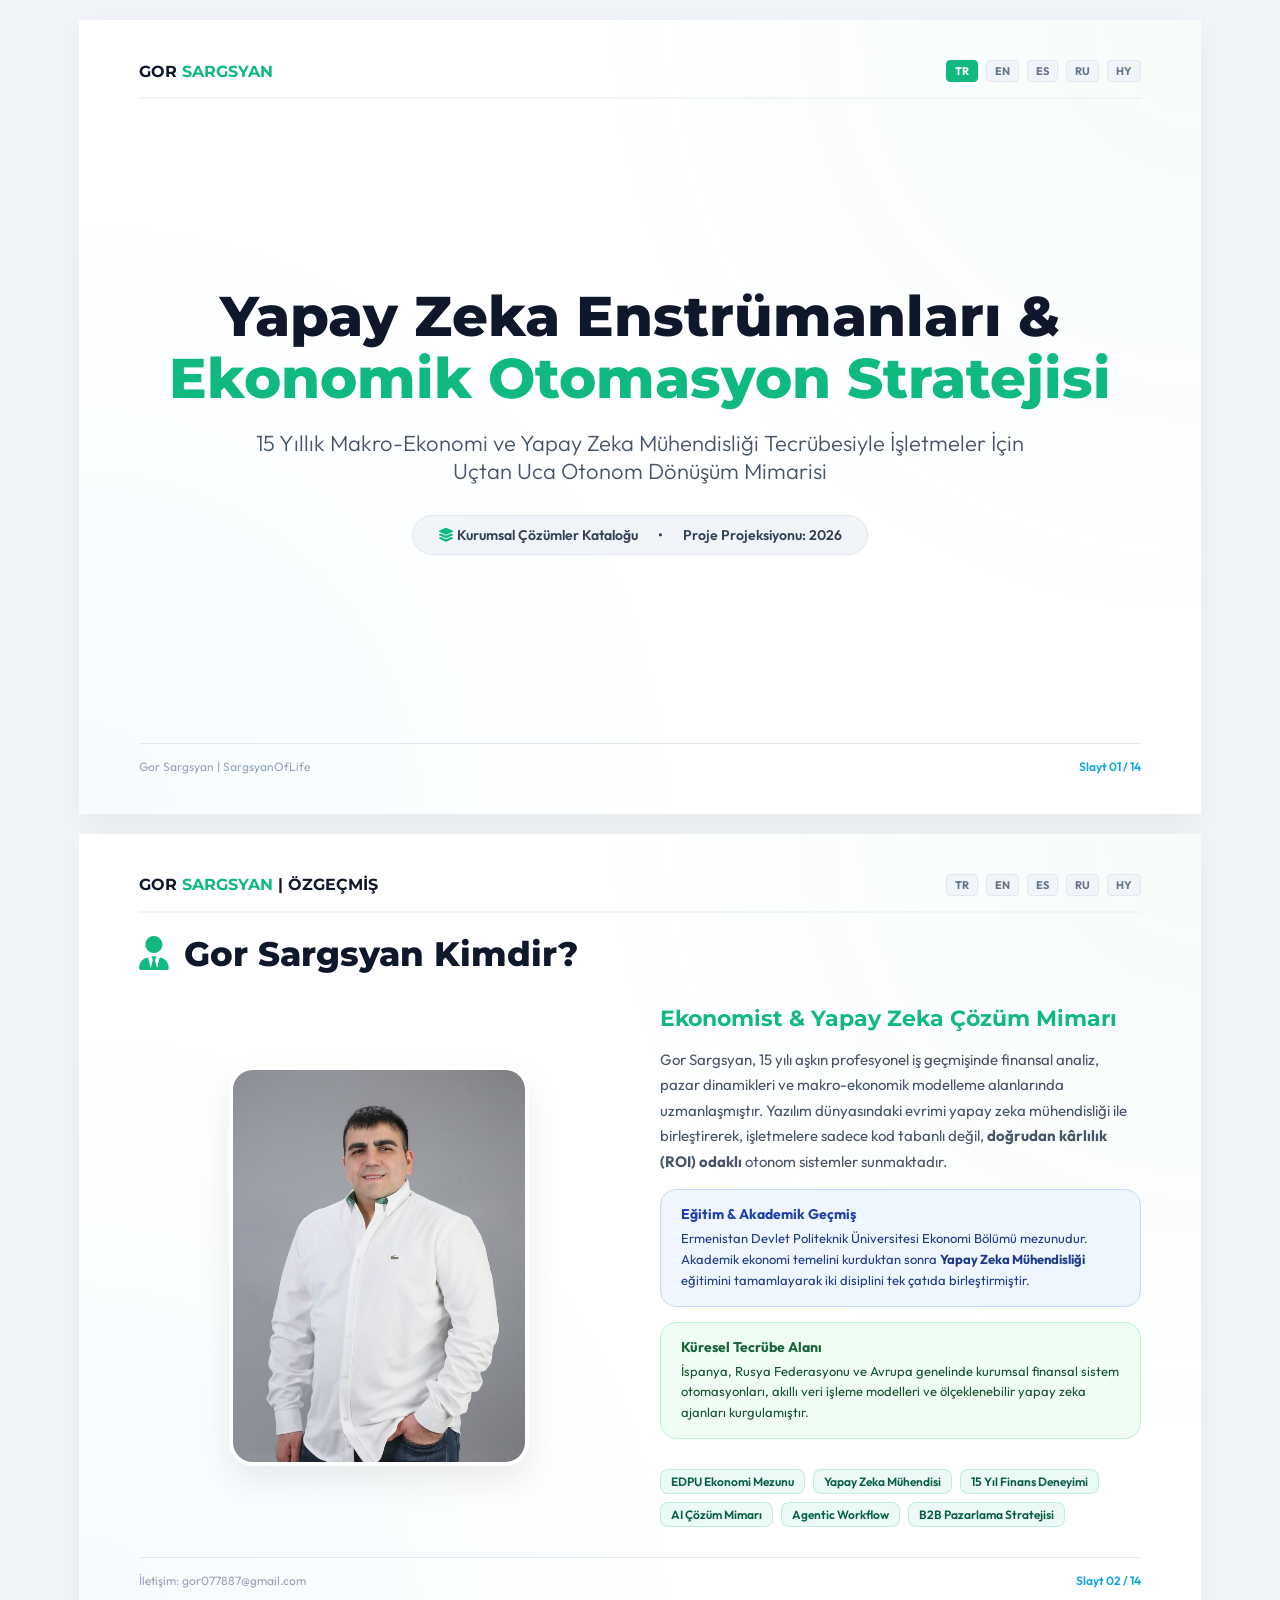
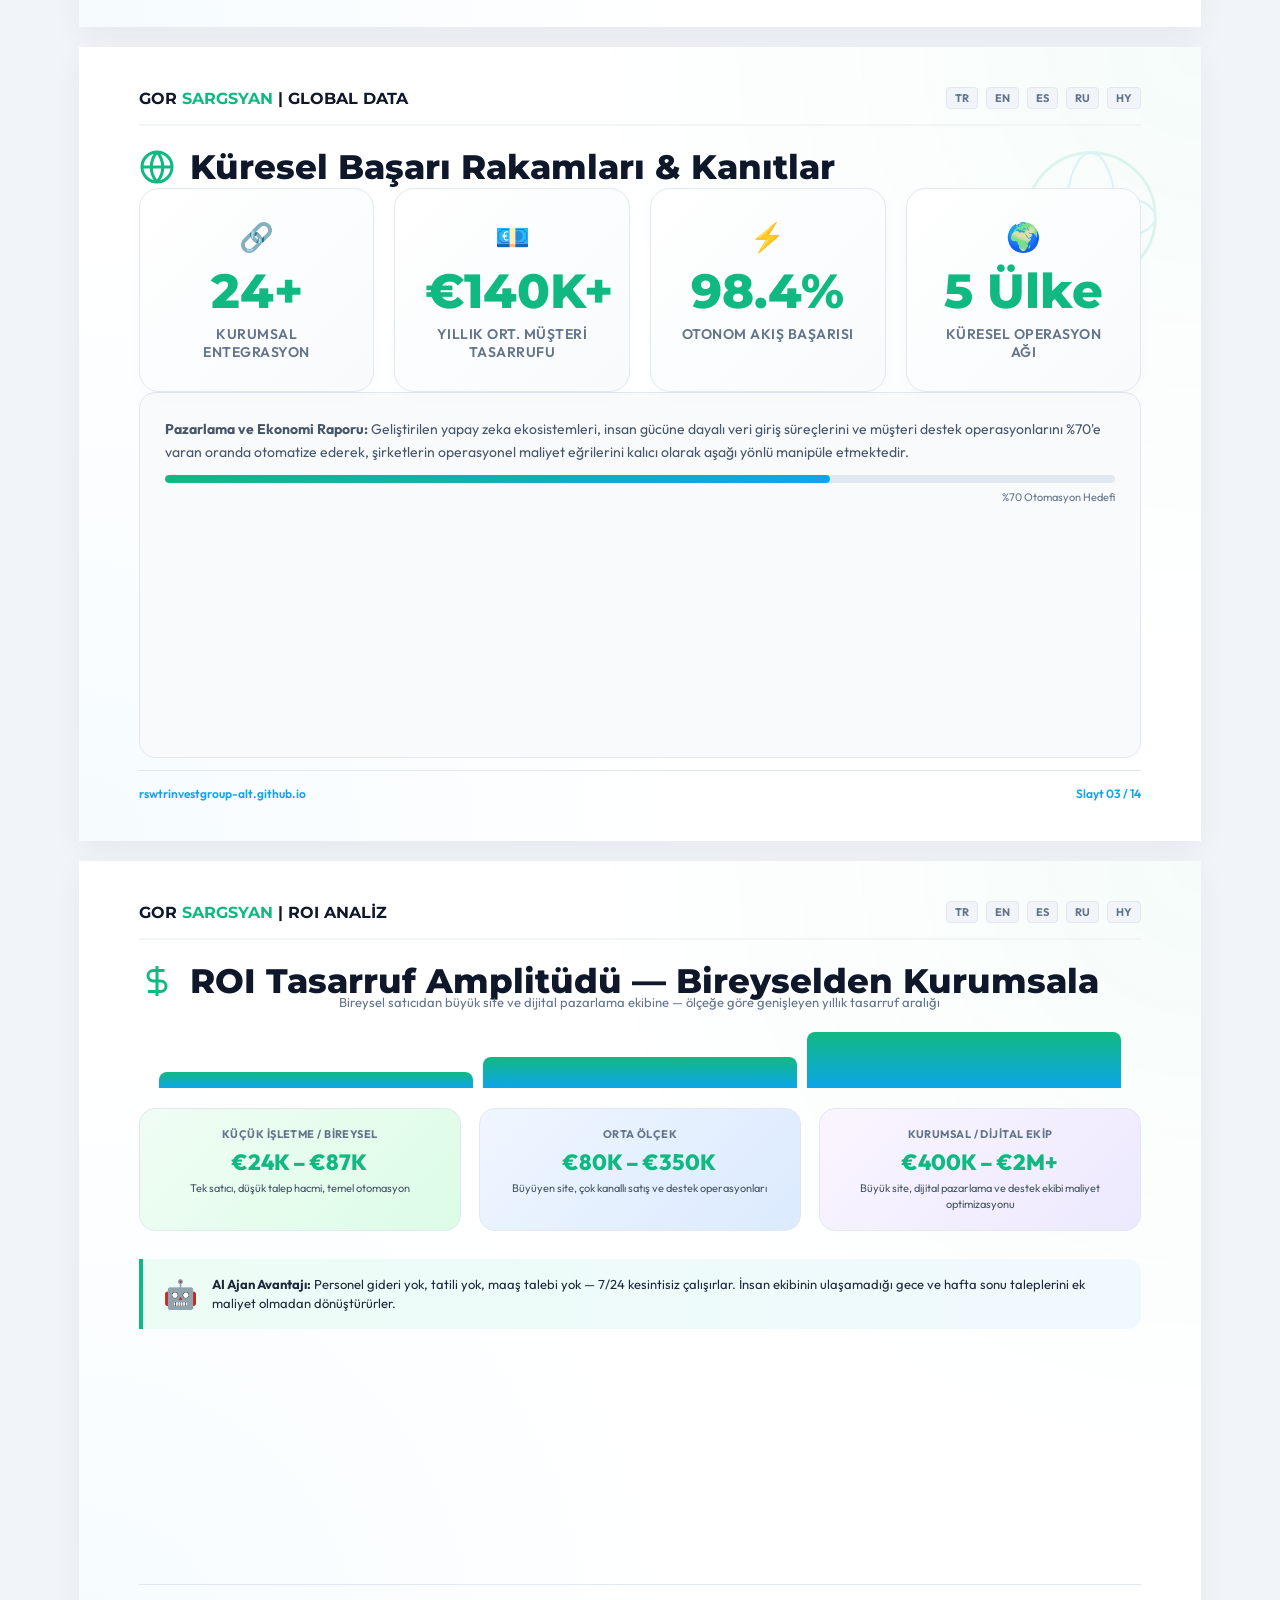
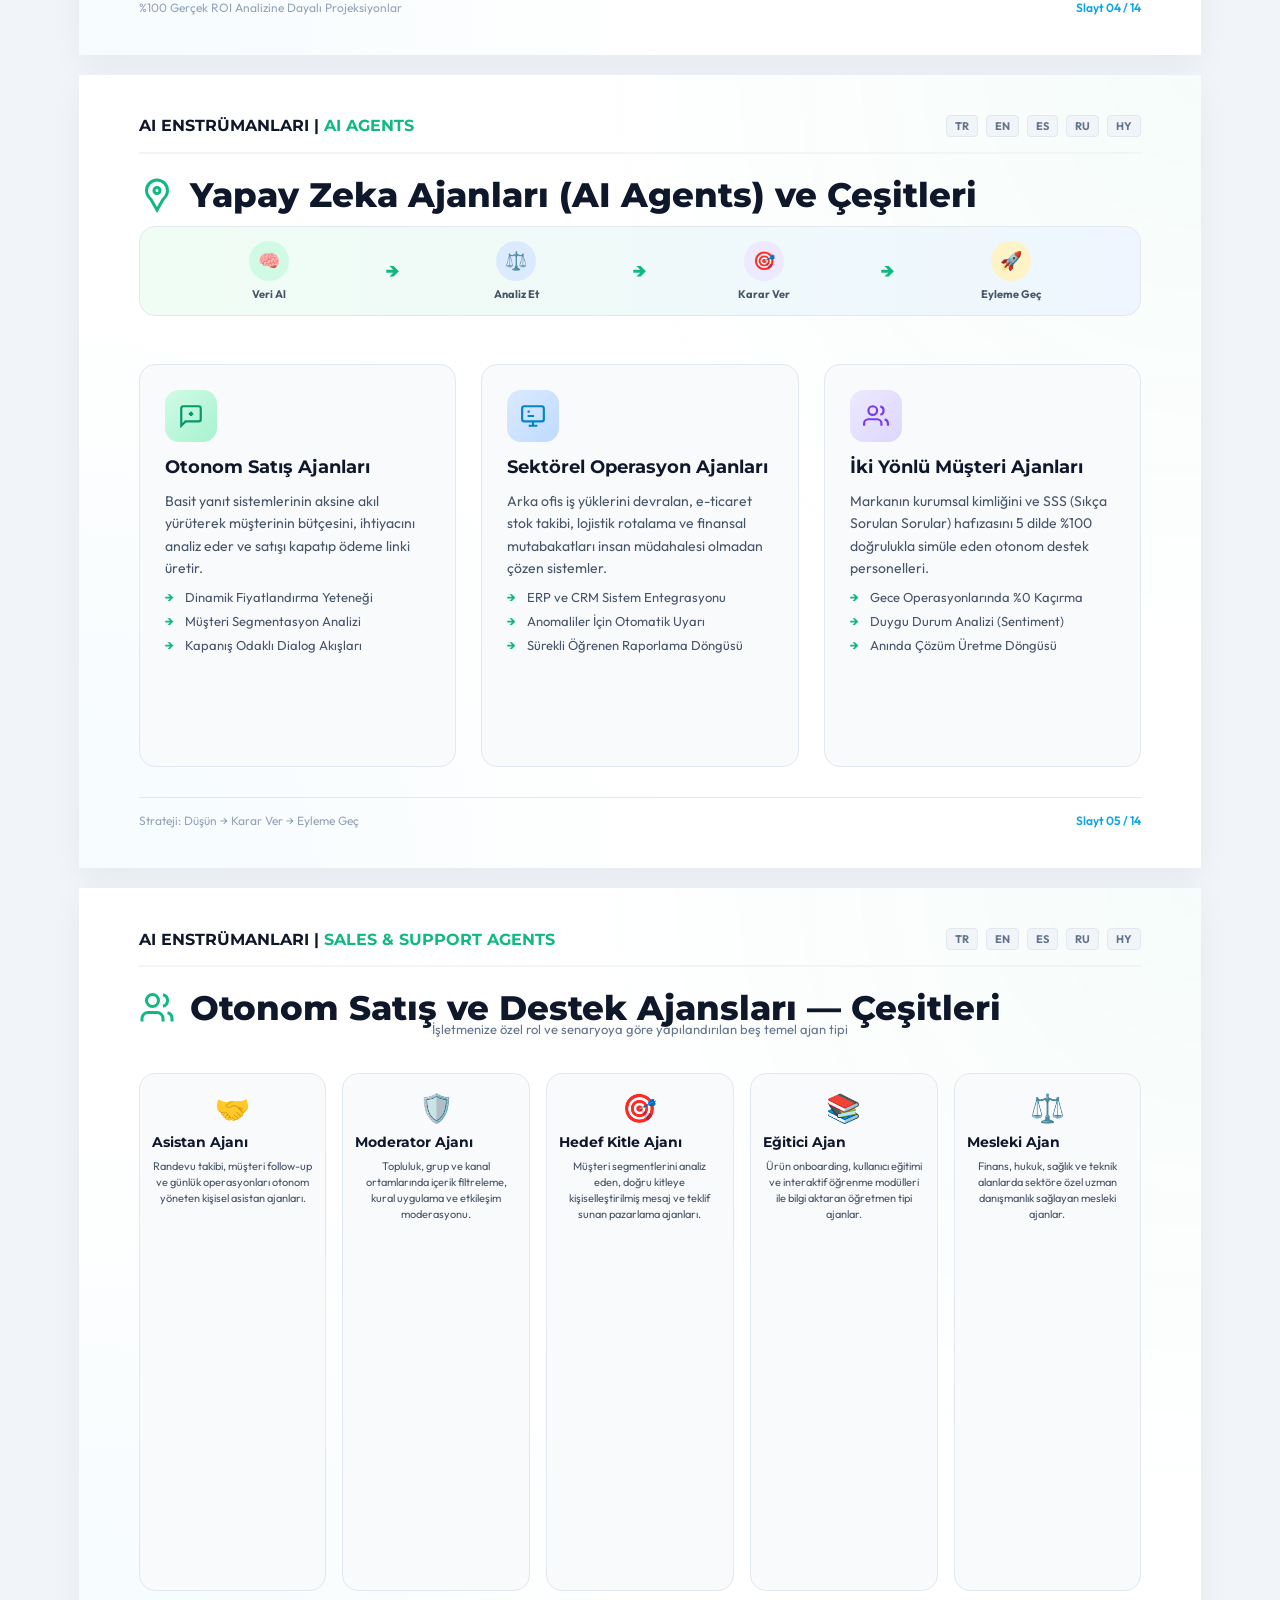
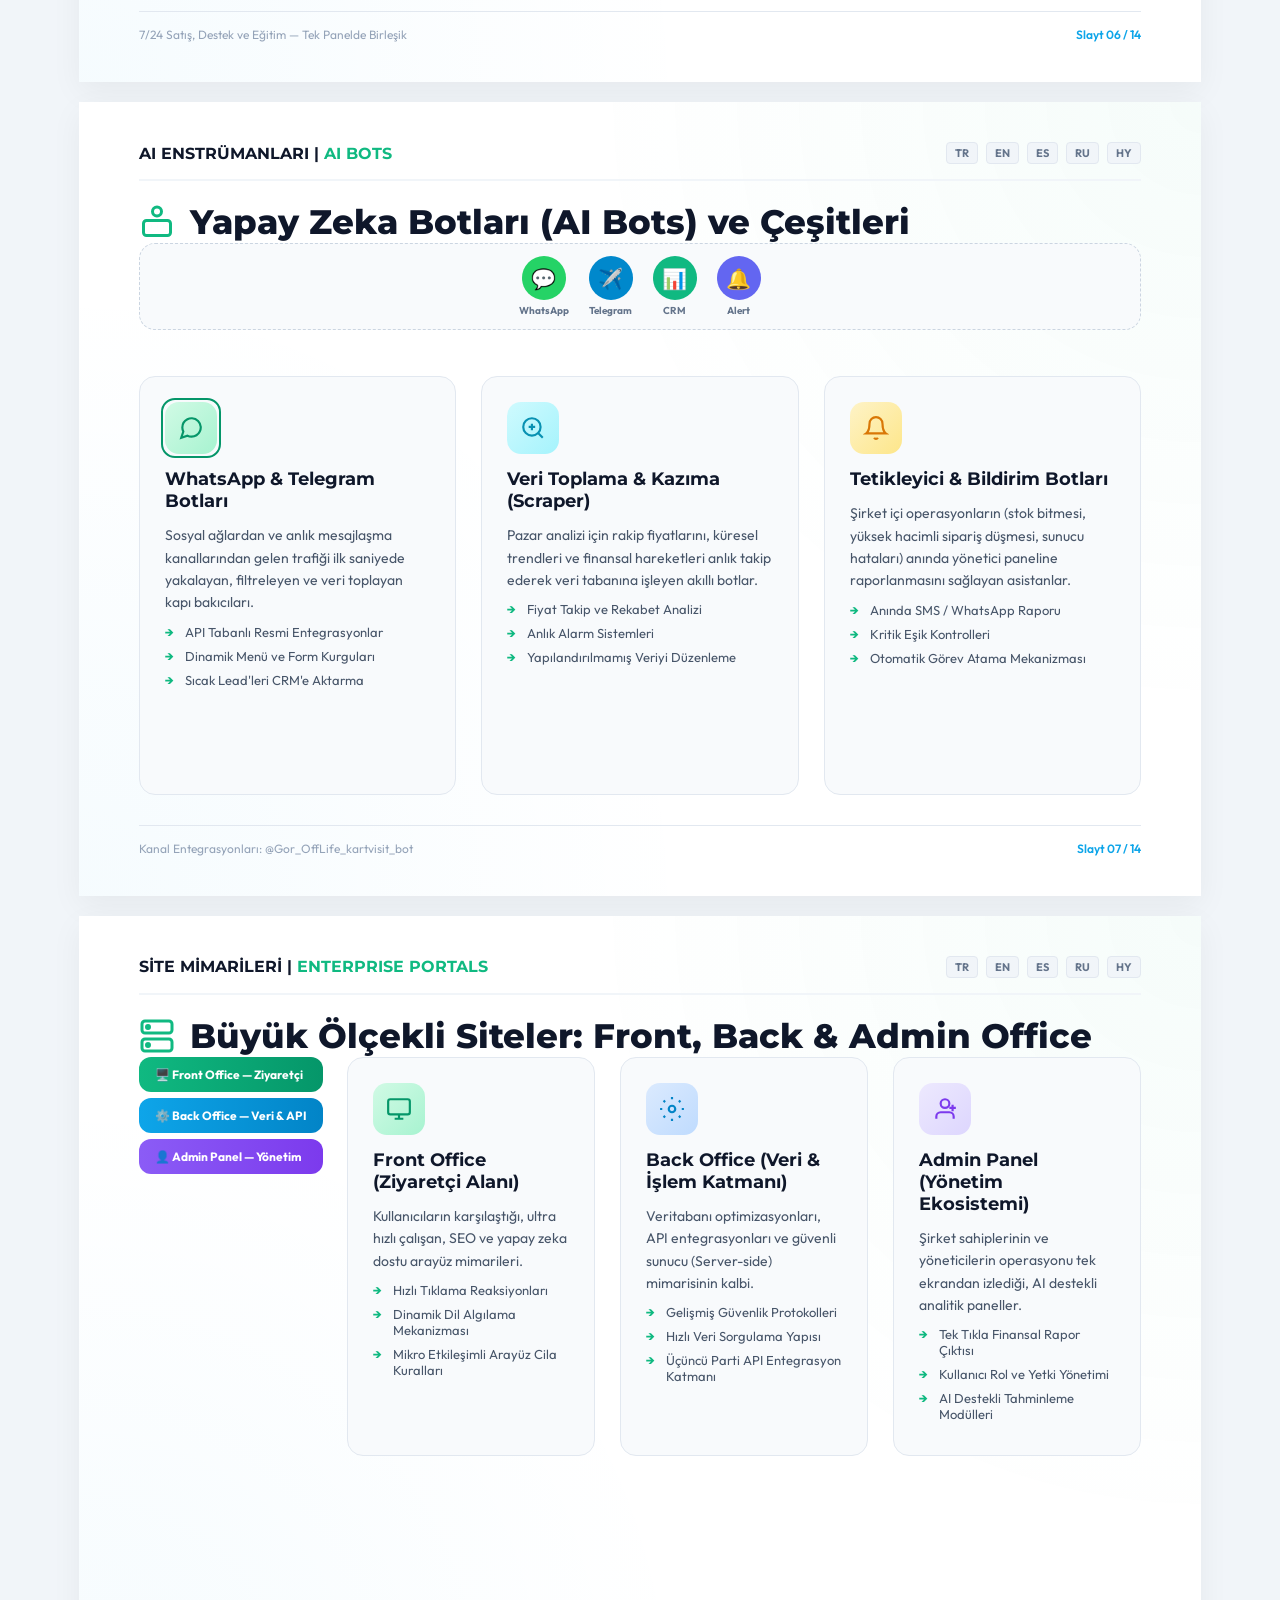
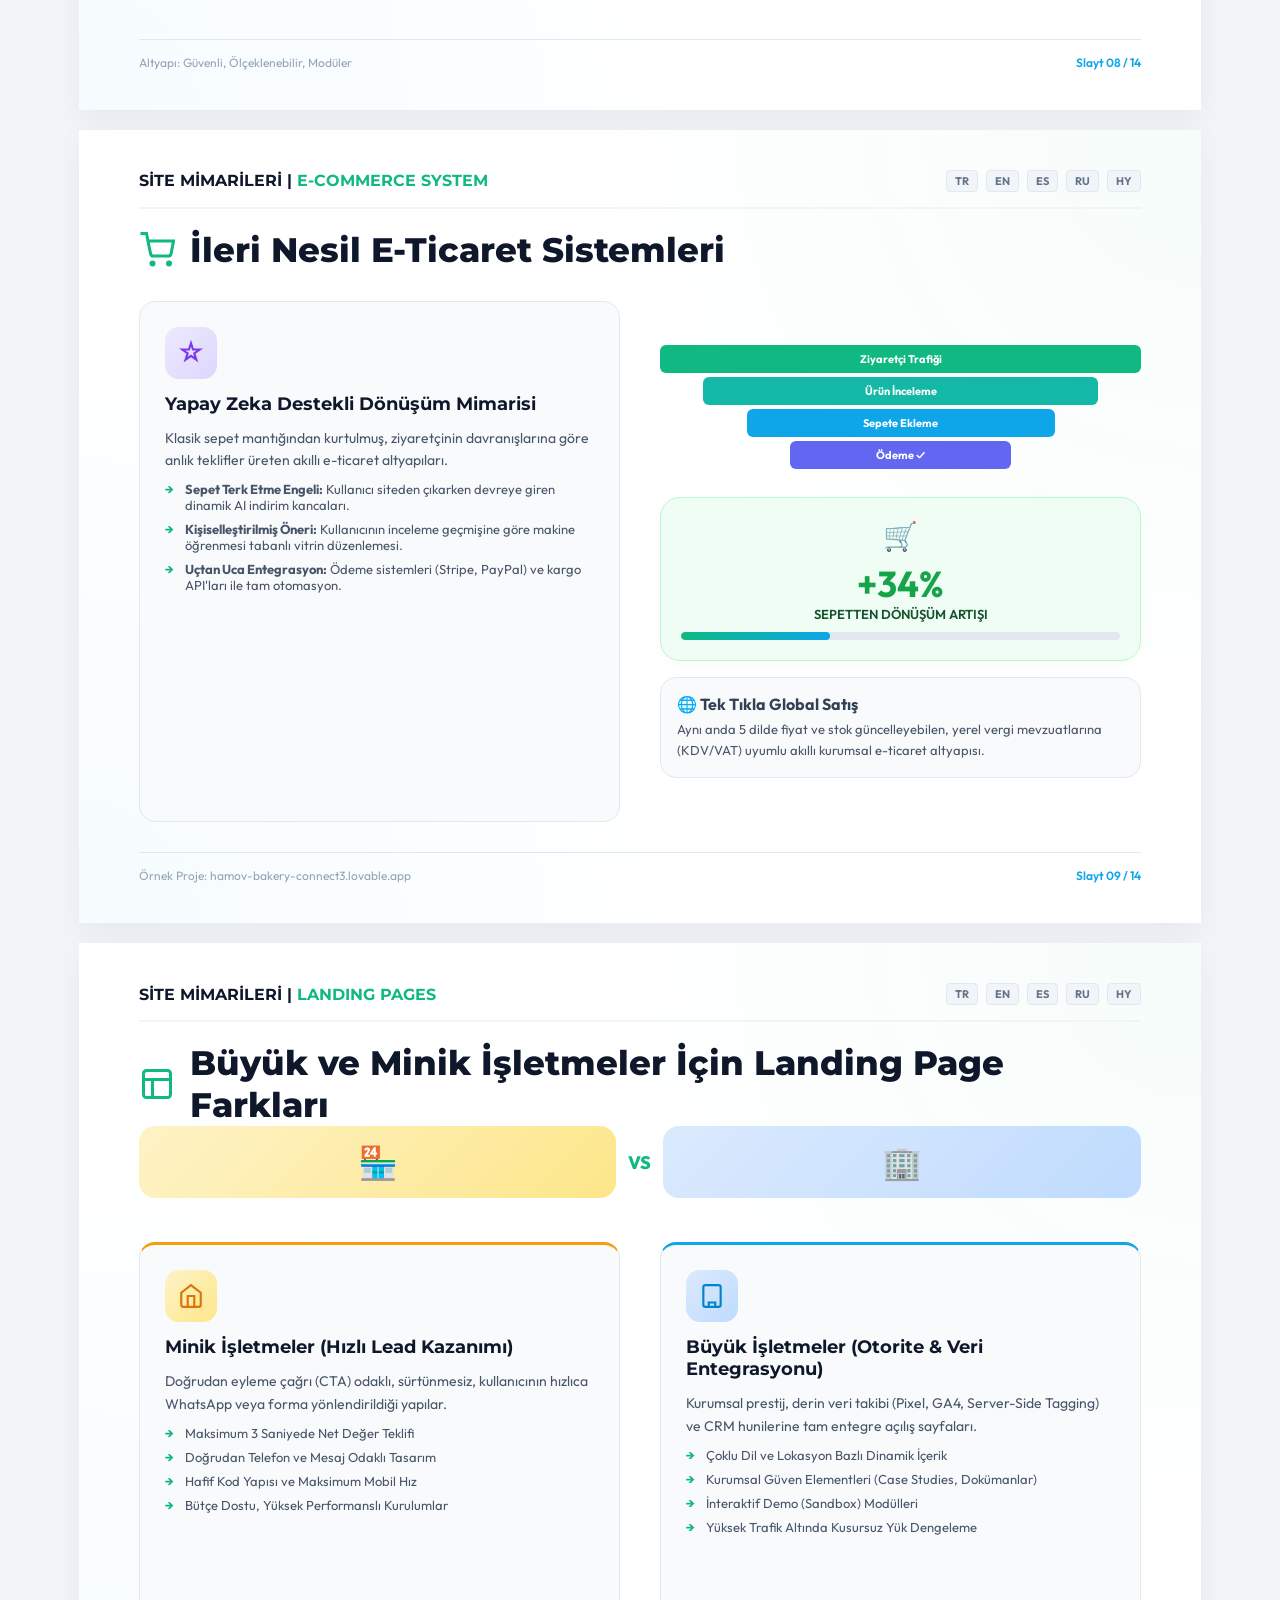
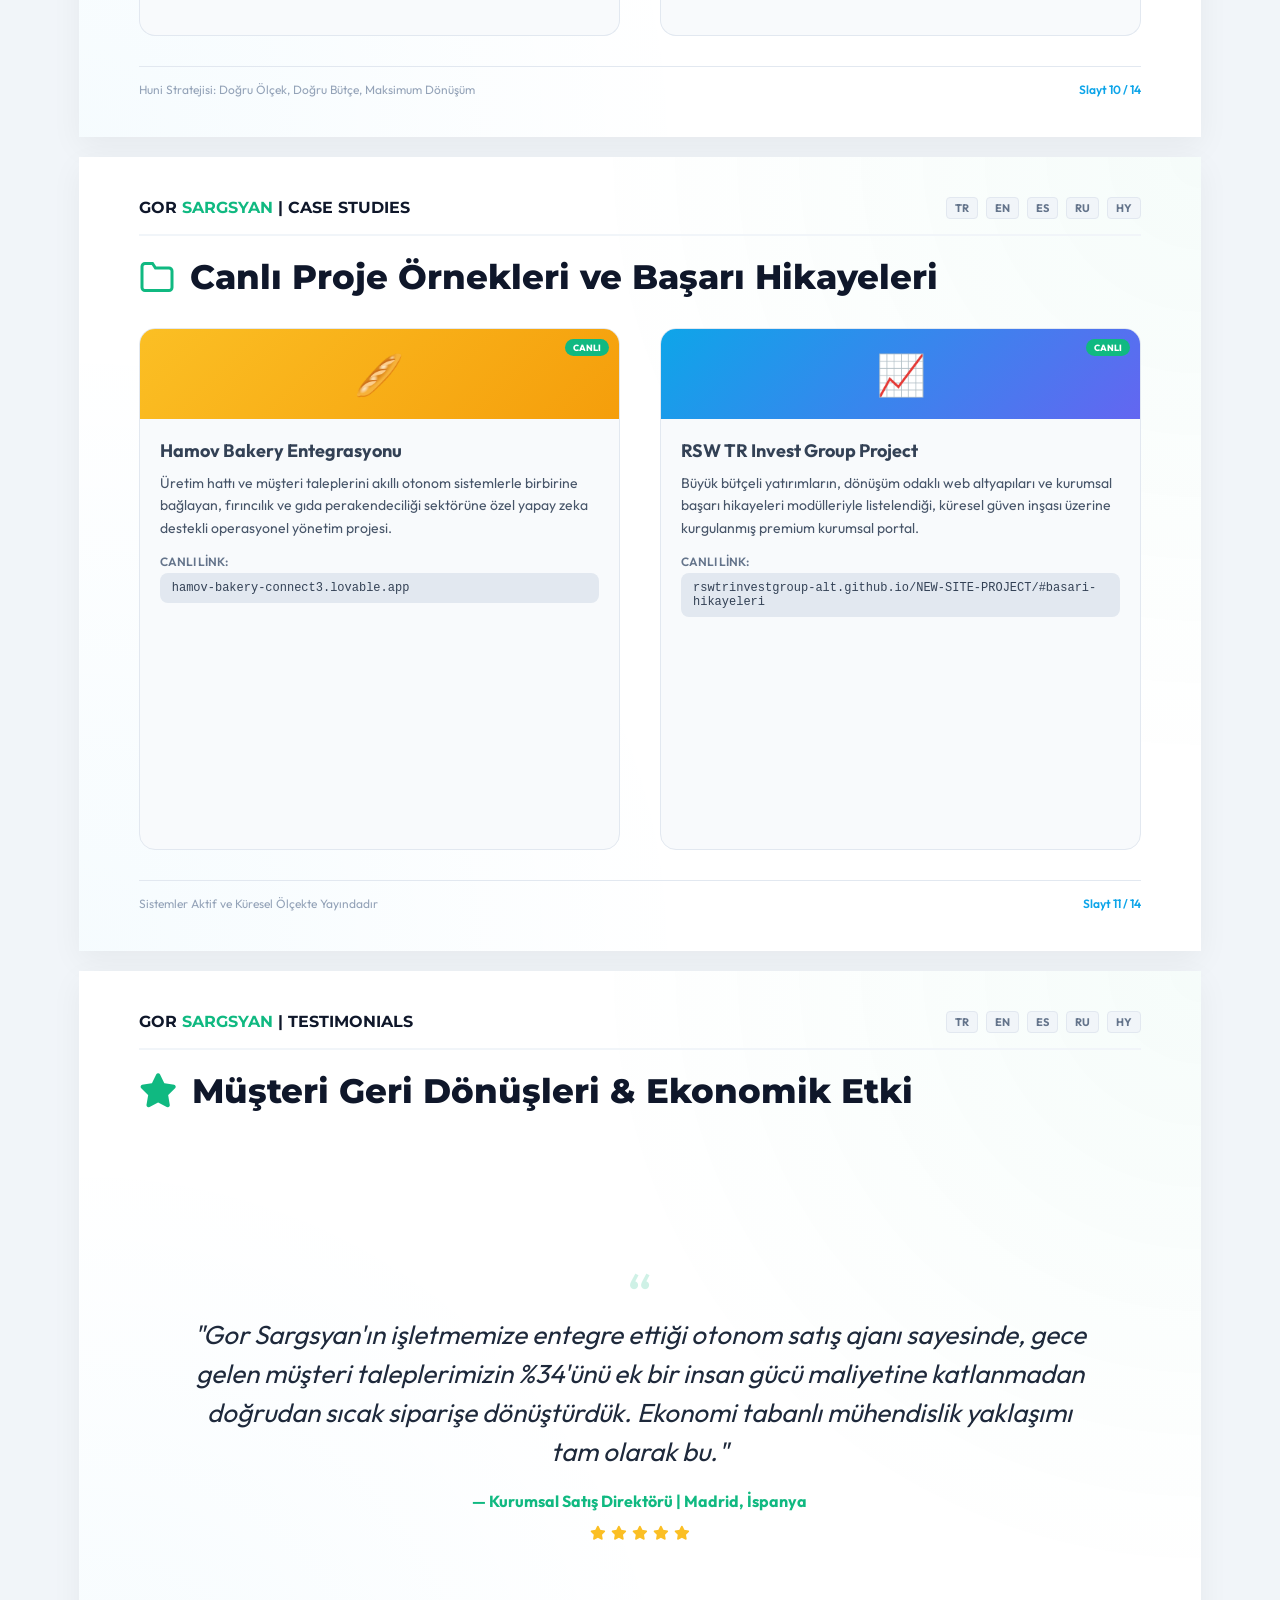
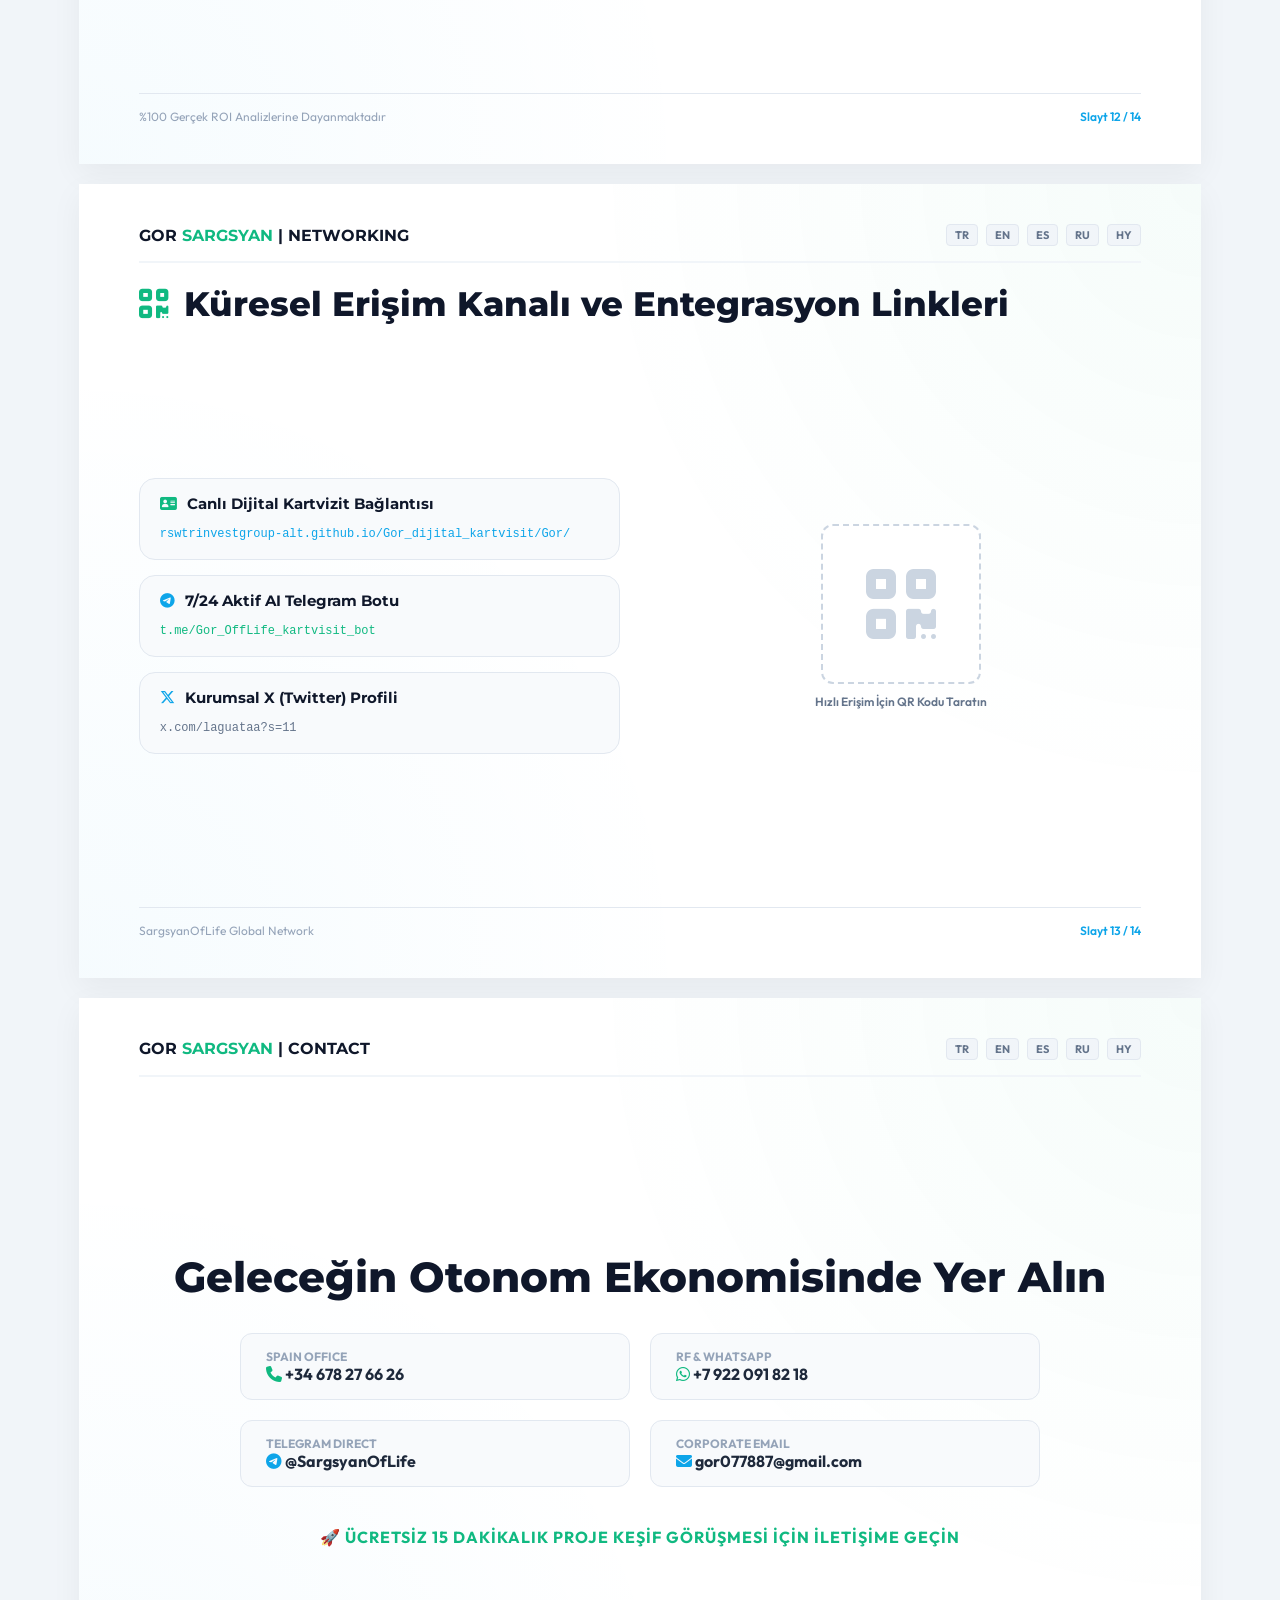
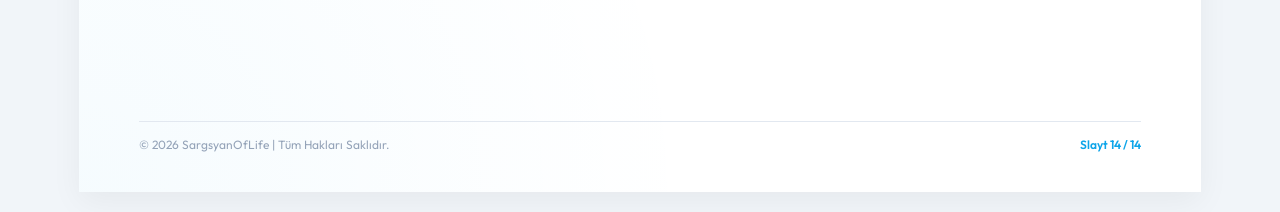
==== sunum.html @ 7a40f191 "Gor Sargsyan landing: çok dilli site, sunumlar ve Telegram lead köprüsü. Statik landing, 5 dilde sun" ====
<!DOCTYPE html>
<html lang="tr">
<head>
    <meta charset="UTF-8">
    <meta name="viewport" content="width=device-width, initial-scale=1.0">
    <title>Gor Sargsyan | Global AI & Ekonomi Strateji Sunumu</title>
    <link rel="preconnect" href="https://fonts.googleapis.com">
    <link rel="preconnect" href="https://fonts.gstatic.com" crossorigin>
    <link href="https://fonts.googleapis.com/css2?family=Montserrat:wght@500;700;800&family=Outfit:wght@300;400;600&display=swap" rel="stylesheet">
    <link rel="stylesheet" href="https://cdnjs.cloudflare.com/ajax/libs/font-awesome/6.5.1/css/all.min.css">
    <style>
        /* PDF Çıktı ve Ekran Düzeni İçin A4 Yatay Standartları */
        * { box-sizing: border-box; margin: 0; padding: 0; }
        body { background-color: #f1f5f9; font-family: 'Outfit', sans-serif; color: #334155; }
        
        .slide {
            width: 297mm;
            height: 210mm;
            background: #ffffff;
            margin: 20px auto;
            padding: 40px 60px;
            position: relative;
            overflow: hidden;
            display: flex;
            flex-direction: column;
            justify-content: space-between;
            box-shadow: 0 10px 30px rgba(0,0,0,0.05);
            page-break-after: always;
        }

        /* Canlı ve Ferah Arka Plan Akışları */
        .slide::before {
            content: ''; position: absolute; top: 0; left: 0; width: 100%; height: 100%;
            background: radial-gradient(circle at top right, rgba(16, 185, 129, 0.04), transparent 45%),
                        radial-gradient(circle at bottom left, rgba(14, 165, 233, 0.04), transparent 45%);
            z-index: 0;
        }
        .slide > * { position: relative; z-index: 1; }

        /* Üst ve Alt Kurumsal Bilgi Kuşakları */
        .slide-header { display: flex; justify-content: space-between; align-items: center; border-bottom: 2px solid #f1f5f9; padding-bottom: 15px; }
        .slide-header .brand { font-family: 'Montserrat', sans-serif; font-weight: 700; font-size: 16px; color: #0f172a; }
        .slide-header .brand span { color: #10b981; }
        .slide-header .languages { display: flex; gap: 8px; font-size: 11px; font-weight: 700; color: #64748b; }
        .slide-header .languages span { background: #f1f5f9; padding: 3px 8px; border-radius: 4px; border: 1px solid #e2e8f0; }
        .slide-header .languages .active { background: #10b981; color: white; border-color: #10b981; }
        
        .slide-footer { display: flex; justify-content: space-between; align-items: center; border-top: 1px solid #e2e8f0; padding-top: 15px; font-size: 12px; color: #94a3b8; }
        .slide-footer .footer-links { font-weight: 600; color: #0ea5e9; }

        /* Tipografi */
        h1, h2, h3 { font-family: 'Montserrat', sans-serif; color: #0f172a; }
        .slide-title { font-size: 34px; font-weight: 800; color: #0f172a; margin-top: 20px; display: flex; align-items: center; gap: 15px; }
        .slide-title i { color: #10b981; }
        
        /* Grid ve Düzen Yapıları */
        .grid-2 { display: grid; grid-template-columns: 1fr 1fr; gap: 40px; align-items: center; flex-grow: 1; margin: 30px 0; }
        .grid-3 { display: grid; grid-template-columns: 1fr 1fr 1fr; gap: 25px; flex-grow: 1; margin: 30px 0; }
        .grid-4 { display: grid; grid-template-columns: repeat(4, 1fr); gap: 20px; flex-grow: 1; margin: 30px 0; }
        .grid-5 { display: grid; grid-template-columns: repeat(5, 1fr); gap: 16px; flex-grow: 1; margin: 20px 0; }
        .agent-type-slide { text-align: center; padding: 16px 12px !important; }
        .agent-type-slide__emoji { font-size: 28px; display: block; margin-bottom: 8px; }
        .agent-type-slide h3 { font-size: 14px !important; margin-bottom: 8px !important; }
        .agent-type-slide p { font-size: 11px !important; line-height: 1.45 !important; margin: 0 !important; }
        
        /* Kurumsal Bileşenler (Cards, Badges) */
        .card { background: #f8fafc; border: 1px solid #e2e8f0; border-radius: 16px; padding: 25px; height: 100%; transition: all 0.3s ease; }
        .card h3 { font-size: 18px; margin-bottom: 12px; color: #0f172a; display: flex; align-items: center; gap: 10px; }
        .card h3 i { color: #0ea5e9; }
        .card p { font-size: 14px; color: #475569; line-height: 1.6; }
        .card ul { list-style: none; margin-top: 10px; }
        .card ul li { font-size: 13px; margin-bottom: 8px; padding-left: 20px; position: relative; color: #475569; }
        .card ul li::before { content: '→'; position: absolute; left: 0; color: #10b981; font-weight: bold; }
        
        .badge-container { display: flex; flex-wrap: wrap; gap: 8px; margin-top: 15px; }
        .badge { background: rgba(16, 185, 129, 0.08); color: #065f46; border: 1px solid rgba(16, 185, 129, 0.2); padding: 4px 10px; border-radius: 8px; font-size: 12px; font-weight: 600; }

        /* Büyük İstatistik Alanları */
        .stat-box { text-align: center; padding: 30px; background: linear-gradient(135deg, #ffffff, #f8fafc); border: 1px solid #e2e8f0; border-radius: 20px; box-shadow: 0 4px 15px rgba(0,0,0,0.02); }
        .stat-number { font-size: 48px; font-weight: 800; color: #10b981; margin-bottom: 5px; font-family: 'Montserrat', sans-serif; }
        .stat-label { font-size: 14px; color: #64748b; font-weight: 600; text-transform: uppercase; letter-spacing: 0.5px; }

        /* Özgeçmiş Profil Alanı */
        .profile-img-container {
            width: 100%; max-width: 300px; margin: 0 auto; aspect-ratio: 3/4;
            border-radius: 24px; overflow: hidden; border: 4px solid #ffffff;
            box-shadow: 0 15px 35px rgba(0,0,0,0.08); background: #e2e8f0;
            display: flex; align-items: center; justify-content: center;
        }
        .profile-img-container img {
            width: 100%; height: 100%; object-fit: cover;
            object-position: center center; display: block;
        }
        
        /* QR Code & Bot Kısmı */
        .qr-placeholder { width: 160px; height: 160px; background: #fff; border: 2px dashed #cbd5e1; display: flex; align-items: center; justify-content: center; margin: 0 auto; border-radius: 12px; }

        /* === Slayt 3-9 Görsel & Animasyon === */
        @keyframes floatY { 0%,100%{transform:translateY(0)} 50%{transform:translateY(-6px)} }
        @keyframes pulseRing { 0%{transform:scale(1);opacity:.6} 100%{transform:scale(1.5);opacity:0} }
        @keyframes growBar { from{width:0} to{width:var(--w,70%)} }
        @keyframes spinSlow { from{transform:rotate(0deg)} to{transform:rotate(360deg)} }
        @keyframes dashMove { to{stroke-dashoffset:0} }
        @keyframes fadeUp { from{opacity:0;transform:translateY(12px)} to{opacity:1;transform:translateY(0)} }
        @keyframes blink { 0%,100%{opacity:1} 50%{opacity:.35} }

        .slide--rich { overflow: hidden; }
        .slide-deco { position:absolute; z-index:0; pointer-events:none; }
        .slide-body { position:relative; z-index:1; flex-grow:1; display:flex; flex-direction:column; }

        .v-icon-wrap {
            width:52px; height:52px; border-radius:14px; display:flex; align-items:center; justify-content:center;
            margin-bottom:14px; flex-shrink:0;
        }
        .v-icon-wrap--green { background:linear-gradient(135deg,#d1fae5,#a7f3d0); color:#059669; }
        .v-icon-wrap--blue { background:linear-gradient(135deg,#dbeafe,#bfdbfe); color:#0284c7; }
        .v-icon-wrap--purple { background:linear-gradient(135deg,#ede9fe,#ddd6fe); color:#7c3aed; }
        .v-icon-wrap--amber { background:linear-gradient(135deg,#fef3c7,#fde68a); color:#d97706; }
        .v-icon-wrap--cyan { background:linear-gradient(135deg,#cffafe,#a5f3fc); color:#0891b2; }
        .v-icon { width:26px; height:26px; }
        .anim-float { animation: floatY 3s ease-in-out infinite; }
        .anim-float-d1 { animation: floatY 3s ease-in-out .4s infinite; }
        .anim-float-d2 { animation: floatY 3s ease-in-out .8s infinite; }
        .anim-pulse-ring { position:relative; }
        .anim-pulse-ring::after {
            content:''; position:absolute; inset:-4px; border-radius:inherit; border:2px solid currentColor;
            animation: pulseRing 2s ease-out infinite;
        }

        .stat-box--viz { position:relative; overflow:hidden; }
        .stat-box--viz .stat-icon { font-size:28px; margin-bottom:8px; display:block; }
        .stat-box--viz:nth-child(1) { animation: fadeUp .6s ease both; }
        .stat-box--viz:nth-child(2) { animation: fadeUp .6s .1s ease both; }
        .stat-box--viz:nth-child(3) { animation: fadeUp .6s .2s ease both; }
        .stat-box--viz:nth-child(4) { animation: fadeUp .6s .3s ease both; }

        .viz-globe { position:absolute; right:40px; top:100px; width:140px; height:140px; opacity:.12; animation: spinSlow 40s linear infinite; }
        .viz-bar-wrap { margin-top:12px; background:#e2e8f0; border-radius:99px; height:8px; overflow:hidden; }
        .viz-bar { height:100%; background:linear-gradient(90deg,#10b981,#0ea5e9); border-radius:99px; animation: growBar 1.5s ease forwards; width:0; }

        .agent-flow { display:flex; align-items:center; justify-content:center; gap:8px; margin:10px 0 18px; padding:14px 20px; background:linear-gradient(90deg,#f0fdf4,#eff6ff); border-radius:16px; border:1px solid #e2e8f0; }
        .agent-flow__step { text-align:center; flex:1; font-size:11px; font-weight:700; color:#475569; }
        .agent-flow__icon { width:40px; height:40px; margin:0 auto 6px; border-radius:50%; display:flex; align-items:center; justify-content:center; font-size:18px; }
        .agent-flow__arrow { color:#10b981; font-size:20px; font-weight:800; animation: blink 1.5s infinite; }
        .card--viz { display:flex; flex-direction:column; transition: transform .3s; }
        .card--viz:hover { transform: translateY(-4px); }

        .bot-hub { display:flex; justify-content:center; gap:20px; margin-bottom:16px; padding:12px; background:#f8fafc; border-radius:16px; border:1px dashed #cbd5e1; }
        .bot-hub__item { text-align:center; font-size:10px; font-weight:700; color:#64748b; }
        .bot-hub__circle { width:44px; height:44px; border-radius:50%; display:flex; align-items:center; justify-content:center; margin:0 auto 4px; font-size:20px; }

        .arch-stack { display:flex; flex-direction:column; gap:6px; margin-bottom:16px; max-width:320px; }
        .arch-layer { display:flex; align-items:center; gap:12px; padding:10px 16px; border-radius:12px; font-size:12px; font-weight:700; color:#fff; animation: fadeUp .5s ease both; }
        .arch-layer:nth-child(1) { background:linear-gradient(90deg,#10b981,#059669); animation-delay:.1s; }
        .arch-layer:nth-child(2) { background:linear-gradient(90deg,#0ea5e9,#0284c7); animation-delay:.2s; }
        .arch-layer:nth-child(3) { background:linear-gradient(90deg,#8b5cf6,#7c3aed); animation-delay:.3s; }

        .funnel-viz { display:flex; flex-direction:column; align-items:center; gap:4px; margin-bottom:12px; }
        .funnel-step { height:28px; display:flex; align-items:center; justify-content:center; color:#fff; font-size:11px; font-weight:700; border-radius:6px; animation: fadeUp .5s ease both; }
        .funnel-step:nth-child(1) { width:100%; background:#10b981; animation-delay:.1s; }
        .funnel-step:nth-child(2) { width:82%; background:#14b8a6; animation-delay:.2s; }
        .funnel-step:nth-child(3) { width:64%; background:#0ea5e9; animation-delay:.3s; }
        .funnel-step:nth-child(4) { width:46%; background:#6366f1; animation-delay:.4s; }

        .compare-viz { display:grid; grid-template-columns:1fr auto 1fr; gap:12px; align-items:center; margin-bottom:14px; }
        .compare-box { text-align:center; padding:16px; border-radius:16px; font-size:32px; }
        .compare-box--sm { background:linear-gradient(135deg,#fef3c7,#fde68a); }
        .compare-box--lg { background:linear-gradient(135deg,#dbeafe,#bfdbfe); }
        .compare-vs { font-weight:800; color:#10b981; font-size:18px; animation: blink 2s infinite; }

        .project-card { overflow:hidden; padding:0 !important; }
        .project-card__banner { height:90px; display:flex; align-items:center; justify-content:center; font-size:40px; position:relative; }
        .project-card__banner--bakery { background:linear-gradient(135deg,#fbbf24,#f59e0b); }
        .project-card__banner--invest { background:linear-gradient(135deg,#0ea5e9,#6366f1); }
        .project-card__body { padding:20px; }
        .project-card__live { position:absolute; top:10px; right:10px; background:#10b981; color:#fff; font-size:9px; font-weight:800; padding:3px 8px; border-radius:99px; animation: blink 2s infinite; }

        .slide-title .title-icon { width:36px; height:36px; color:#10b981; flex-shrink:0; }

        .roi-tiers { display:grid; grid-template-columns:repeat(3,1fr); gap:18px; margin:16px 0; }
        .roi-tier { padding:18px; border-radius:16px; text-align:center; animation:fadeUp .5s ease both; border:1px solid #e2e8f0; }
        .roi-tier:nth-child(1) { background:linear-gradient(135deg,#f0fdf4,#dcfce7); animation-delay:.1s; }
        .roi-tier:nth-child(2) { background:linear-gradient(135deg,#eff6ff,#dbeafe); animation-delay:.2s; }
        .roi-tier:nth-child(3) { background:linear-gradient(135deg,#faf5ff,#ede9fe); animation-delay:.3s; }
        .roi-tier__label { font-size:11px; font-weight:700; color:#64748b; text-transform:uppercase; letter-spacing:.04em; margin-bottom:8px; }
        .roi-tier__range { font-size:22px; font-weight:800; color:#10b981; line-height:1.2; margin-bottom:6px; }
        .roi-tier__desc { font-size:11px; color:#475569; line-height:1.4; }
        .roi-perks-banner {
            display:flex; align-items:center; gap:14px; padding:14px 20px; margin-top:12px;
            background:linear-gradient(90deg,#ecfdf5,#f0f9ff); border-left:4px solid #10b981; border-radius:0 14px 14px 0;
            font-size:13px; color:#1e293b; line-height:1.5;
        }
        .roi-perks-banner__icon { font-size:28px; flex-shrink:0; }
        .roi-amplitude-viz { display:flex; align-items:flex-end; gap:10px; height:56px; margin:10px 0 4px; padding:0 20px; }
        .roi-amp-bar { flex:1; border-radius:8px 8px 0 0; background:linear-gradient(180deg,#10b981,#0ea5e9); animation:growBar 1.2s ease both; }
        .roi-amp-bar:nth-child(1) { height:28%; --w:100%; animation-delay:.1s; }
        .roi-amp-bar:nth-child(2) { height:55%; animation-delay:.2s; }
        .roi-amp-bar:nth-child(3) { height:100%; animation-delay:.3s; }

        @media print {
            * { -webkit-print-color-adjust: exact !important; print-color-adjust: exact !important; }
            body { background-color: #f1f5f9 !important; }
            .slide { margin: 0; box-shadow: none; border: none; width: 297mm; height: 210mm; page-break-after: always; }
            .slide::before { display: block !important; }
            .stat-box, .card, .badge, .profile-img-container { break-inside: avoid; }
        }
    </style>
</head>
<body>

    <div class="slide" id="slayt1">
        <div class="slide-header">
            <div class="brand">GOR <span>SARGSYAN</span></div>
            <div class="languages"><span class="active">TR</span><span>EN</span><span>ES</span><span>RU</span><span>HY</span></div>
        </div>
        <div class="content-area" style="text-align: center; margin: auto 0;">
            <h1 style="font-size: 56px; color: #0f172a; margin-bottom: 20px; font-weight: 800; line-height: 1.1;">
                Yapay Zeka Enstrümanları & <br><span style="color: #10b981;">Ekonomik Otomasyon Stratejisi</span>
            </h1>
            <p style="font-size: 22px; color: #475569; max-width: 800px; margin: 0 auto 30px; font-weight: 300;">
                15 Yıllık Makro-Ekonomi ve Yapay Zeka Mühendisliği Tecrübesiyle İşletmeler İçin Uçtan Uca Otonom Dönüşüm Mimarisi
            </p>
            <div style="display: inline-flex; gap: 20px; background: #f1f5f9; padding: 10px 25px; border-radius: 30px; border: 1px solid #e2e8f0; font-weight: 600; font-size: 14px; color: #334155;">
                <span><i class="fa-solid fa-layer-group" style="color: #10b981;"></i> Kurumsal Çözümler Kataloğu</span>
                <span>•</span>
                <span>Proje Projeksiyonu: 2026</span>
            </div>
        </div>
        <div class="slide-footer">
            <span>Gor Sargsyan | SargsyanOfLife</span>
            <span class="footer-links">Slayt 01 / 14</span>
        </div>
    </div>

    <div class="slide" id="slayt2">
        <div class="slide-header">
            <div class="brand">GOR <span>SARGSYAN</span> | ÖZGEÇMİŞ</div>
            <div class="languages"><span>TR</span><span>EN</span><span>ES</span><span>RU</span><span>HY</span></div>
        </div>
        <h2 class="slide-title"><i class="fa-solid fa-user-tie"></i> Gor Sargsyan Kimdir?</h2>
        <div class="grid-2">
            <div class="profile-img-container">
                <img src="assets/gor_main_pres.jpg" alt="Gor Sargsyan">
            </div>
            <div style="display: flex; flex-direction: column; justify-content: center; gap: 15px;">
                <h3 style="font-size: 22px; color: #10b981; font-weight: 700;">Ekonomist & Yapay Zeka Çözüm Mimarı</h3>
                <p style="font-size: 15px; color: #475569; line-height: 1.7;">
                    Gor Sargsyan, 15 yılı aşkın profesyonel iş geçmişinde finansal analiz, pazar dinamikleri ve makro-ekonomik modelleme alanlarında uzmanlaşmıştır. Yazılım dünyasındaki evrimi yapay zeka mühendisliği ile birleştirerek, işletmelere sadece kod tabanlı değil, <strong>doğrudan kârlılık (ROI) odaklı</strong> otonom sistemler sunmaktadır.
                </p>
                <div class="card" style="padding: 15px 20px; background: #eff6ff; border-color: #bfdbfe;">
                    <h4 style="font-weight: 700; color: #1e40af; font-size: 14px; margin-bottom: 5px;">Eğitim & Akademik Geçmiş</h4>
                    <p style="font-size: 13px; color: #1e3a8a; line-height: 1.6;">Ermenistan Devlet Politeknik Üniversitesi Ekonomi Bölümü mezunudur. Akademik ekonomi temelini kurduktan sonra <strong>Yapay Zeka Mühendisliği</strong> eğitimini tamamlayarak iki disiplini tek çatıda birleştirmiştir.</p>
                </div>
                <div class="card" style="padding: 15px 20px; background: #f0fdf4; border-color: #bbf7d0;">
                    <h4 style="font-weight: 700; color: #166534; font-size: 14px; margin-bottom: 5px;">Küresel Tecrübe Alanı</h4>
                    <p style="font-size: 13px; color: #14532d;">İspanya, Rusya Federasyonu ve Avrupa genelinde kurumsal finansal sistem otomasyonları, akıllı veri işleme modelleri ve ölçeklenebilir yapay zeka ajanları kurgulamıştır.</p>
                </div>
                <div class="badge-container">
                    <span class="badge">EDPU Ekonomi Mezunu</span>
                    <span class="badge">Yapay Zeka Mühendisi</span>
                    <span class="badge">15 Yıl Finans Deneyimi</span>
                    <span class="badge">AI Çözüm Mimarı</span>
                    <span class="badge">Agentic Workflow</span>
                    <span class="badge">B2B Pazarlama Stratejisi</span>
                </div>
            </div>
        </div>
        <div class="slide-footer">
            <span>İletişim: gor077887@gmail.com</span>
            <span class="footer-links">Slayt 02 / 14</span>
        </div>
    </div>

    <div class="slide slide--rich" id="slayt3">
        <svg class="slide-deco viz-globe" viewBox="0 0 100 100" fill="none"><circle cx="50" cy="50" r="46" stroke="#10b981" stroke-width="2"/><ellipse cx="50" cy="50" rx="46" ry="18" stroke="#0ea5e9" stroke-width="1.5"/><ellipse cx="50" cy="50" rx="18" ry="46" stroke="#0ea5e9" stroke-width="1.5"/><circle cx="30" cy="38" r="3" fill="#10b981"/><circle cx="68" cy="55" r="3" fill="#10b981"/><circle cx="45" cy="72" r="3" fill="#0ea5e9"/></svg>
        <div class="slide-header">
            <div class="brand">GOR <span>SARGSYAN</span> | GLOBAL DATA</div>
            <div class="languages"><span>TR</span><span>EN</span><span>ES</span><span>RU</span><span>HY</span></div>
        </div>
        <div class="slide-body">
            <h2 class="slide-title">
                <svg class="title-icon anim-float" viewBox="0 0 24 24" fill="none" stroke="currentColor" stroke-width="2"><circle cx="12" cy="12" r="10"/><path d="M2 12h20M12 2a15 15 0 0 1 0 20M12 2a15 15 0 0 0 0 20"/></svg>
                Küresel Başarı Rakamları & Kanıtlar
            </h2>
            <div class="grid-4" style="margin: auto 0;">
                <div class="stat-box stat-box--viz">
                    <span class="stat-icon anim-float">🔗</span>
                    <div class="stat-number">24+</div>
                    <div class="stat-label">Kurumsal Entegrasyon</div>
                </div>
                <div class="stat-box stat-box--viz">
                    <span class="stat-icon anim-float-d1">💶</span>
                    <div class="stat-number">€140K+</div>
                    <div class="stat-label">Yıllık Ort. Müşteri Tasarrufu</div>
                </div>
                <div class="stat-box stat-box--viz">
                    <span class="stat-icon anim-float-d2">⚡</span>
                    <div class="stat-number">98.4%</div>
                    <div class="stat-label">Otonom Akış Başarısı</div>
                </div>
                <div class="stat-box stat-box--viz">
                    <span class="stat-icon anim-float">🌍</span>
                    <div class="stat-number">5 Ülke</div>
                    <div class="stat-label">Küresel Operasyon Ağı</div>
                </div>
            </div>
            <div class="card" style="margin-bottom: 12px;">
                <p><strong>Pazarlama ve Ekonomi Raporu:</strong> Geliştirilen yapay zeka ekosistemleri, insan gücüne dayalı veri giriş süreçlerini ve müşteri destek operasyonlarını %70'e varan oranda otomatize ederek, şirketlerin operasyonel maliyet eğrilerini kalıcı olarak aşağı yönlü manipüle etmektedir.</p>
                <div class="viz-bar-wrap"><div class="viz-bar" style="--w:70%"></div></div>
                <p style="font-size:11px;color:#64748b;margin-top:6px;text-align:right;">%70 Otomasyon Hedefi</p>
            </div>
        </div>
        <div class="slide-footer">
            <span class="footer-links">rswtrinvestgroup-alt.github.io</span>
            <span class="footer-links">Slayt 03 / 14</span>
        </div>
    </div>

    <div class="slide slide--rich" id="slayt3b">
        <div class="slide-header">
            <div class="brand">GOR <span>SARGSYAN</span> | ROI ANALİZ</div>
            <div class="languages"><span>TR</span><span>EN</span><span>ES</span><span>RU</span><span>HY</span></div>
        </div>
        <div class="slide-body">
            <h2 class="slide-title">
                <svg class="title-icon anim-float" viewBox="0 0 24 24" fill="none" stroke="currentColor" stroke-width="2"><path d="M12 2v20M17 5H9.5a3.5 3.5 0 0 0 0 7h5a3.5 3.5 0 0 1 0 7H6"/></svg>
                ROI Tasarruf Amplitüdü — Bireyselden Kurumsala
            </h2>
            <p style="text-align:center;color:#64748b;font-size:13px;margin:-8px 0 12px;">Bireysel satıcıdan büyük site ve dijital pazarlama ekibine — ölçeğe göre genişleyen yıllık tasarruf aralığı</p>
            <div class="roi-amplitude-viz">
                <div class="roi-amp-bar"></div>
                <div class="roi-amp-bar"></div>
                <div class="roi-amp-bar"></div>
            </div>
            <div class="roi-tiers">
                <div class="roi-tier">
                    <div class="roi-tier__label">Küçük İşletme / Bireysel</div>
                    <div class="roi-tier__range">€24K – €87K</div>
                    <div class="roi-tier__desc">Tek satıcı, düşük talep hacmi, temel otomasyon</div>
                </div>
                <div class="roi-tier">
                    <div class="roi-tier__label">Orta Ölçek</div>
                    <div class="roi-tier__range">€80K – €350K</div>
                    <div class="roi-tier__desc">Büyüyen site, çok kanallı satış ve destek operasyonları</div>
                </div>
                <div class="roi-tier">
                    <div class="roi-tier__label">Kurumsal / Dijital Ekip</div>
                    <div class="roi-tier__range">€400K – €2M+</div>
                    <div class="roi-tier__desc">Büyük site, dijital pazarlama ve destek ekibi maliyet optimizasyonu</div>
                </div>
            </div>
            <div class="roi-perks-banner">
                <span class="roi-perks-banner__icon anim-float">🤖</span>
                <p><strong>AI Ajan Avantajı:</strong> Personel gideri yok, tatili yok, maaş talebi yok — 7/24 kesintisiz çalışırlar. İnsan ekibinin ulaşamadığı gece ve hafta sonu taleplerini ek maliyet olmadan dönüştürürler.</p>
            </div>
        </div>
        <div class="slide-footer">
            <span>%100 Gerçek ROI Analizine Dayalı Projeksiyonlar</span>
            <span class="footer-links">Slayt 04 / 14</span>
        </div>
    </div>

    <div class="slide slide--rich" id="slayt4">
        <div class="slide-header">
            <div class="brand">AI ENSTRÜMANLARI | <span>AI AGENTS</span></div>
            <div class="languages"><span>TR</span><span>EN</span><span>ES</span><span>RU</span><span>HY</span></div>
        </div>
        <div class="slide-body">
            <h2 class="slide-title">
                <svg class="title-icon anim-pulse-ring" viewBox="0 0 24 24" fill="none" stroke="currentColor" stroke-width="2"><path d="M12 2a7 7 0 0 1 7 7c0 2.5-1.5 4.5-3 6l-4 7-4-7c-1.5-1.5-3-3.5-3-6a7 7 0 0 1 7-7z"/><circle cx="12" cy="9" r="2"/></svg>
                Yapay Zeka Ajanları (AI Agents) ve Çeşitleri
            </h2>
            <div class="agent-flow">
                <div class="agent-flow__step"><div class="agent-flow__icon" style="background:#d1fae5;">🧠</div>Veri Al</div>
                <span class="agent-flow__arrow">→</span>
                <div class="agent-flow__step"><div class="agent-flow__icon" style="background:#dbeafe;">⚖️</div>Analiz Et</div>
                <span class="agent-flow__arrow">→</span>
                <div class="agent-flow__step"><div class="agent-flow__icon" style="background:#ede9fe;">🎯</div>Karar Ver</div>
                <span class="agent-flow__arrow">→</span>
                <div class="agent-flow__step"><div class="agent-flow__icon" style="background:#fef3c7;">🚀</div>Eyleme Geç</div>
            </div>
            <div class="grid-3">
                <div class="card card--viz">
                    <div class="v-icon-wrap v-icon-wrap--green anim-float"><svg class="v-icon" viewBox="0 0 24 24" fill="none" stroke="currentColor" stroke-width="2"><path d="M21 15a2 2 0 0 1-2 2H7l-4 4V5a2 2 0 0 1 2-2h14a2 2 0 0 1 2 2z"/><path d="M12 8v4M10 10h4"/></svg></div>
                    <h3>Otonom Satış Ajanları</h3>
                    <p>Basit yanıt sistemlerinin aksine akıl yürüterek müşterinin bütçesini, ihtiyacını analiz eder ve satışı kapatıp ödeme linki üretir.</p>
                    <ul>
                        <li>Dinamik Fiyatlandırma Yeteneği</li>
                        <li>Müşteri Segmentasyon Analizi</li>
                        <li>Kapanış Odaklı Dialog Akışları</li>
                    </ul>
                </div>
                <div class="card card--viz">
                    <div class="v-icon-wrap v-icon-wrap--blue anim-float-d1"><svg class="v-icon" viewBox="0 0 24 24" fill="none" stroke="currentColor" stroke-width="2"><rect x="2" y="3" width="20" height="14" rx="2"/><path d="M8 21h8M12 17v4"/><path d="M7 8h2M7 12h6"/></svg></div>
                    <h3>Sektörel Operasyon Ajanları</h3>
                    <p>Arka ofis iş yüklerini devralan, e-ticaret stok takibi, lojistik rotalama ve finansal mutabakatları insan müdahalesi olmadan çözen sistemler.</p>
                    <ul>
                        <li>ERP ve CRM Sistem Entegrasyonu</li>
                        <li>Anomaliler İçin Otomatik Uyarı</li>
                        <li>Sürekli Öğrenen Raporlama Döngüsü</li>
                    </ul>
                </div>
                <div class="card card--viz">
                    <div class="v-icon-wrap v-icon-wrap--purple anim-float-d2"><svg class="v-icon" viewBox="0 0 24 24" fill="none" stroke="currentColor" stroke-width="2"><path d="M17 21v-2a4 4 0 0 0-4-4H5a4 4 0 0 0-4 4v2"/><circle cx="9" cy="7" r="4"/><path d="M23 21v-2a4 4 0 0 0-3-3.87M16 3.13a4 4 0 0 1 0 7.75"/></svg></div>
                    <h3>İki Yönlü Müşteri Ajanları</h3>
                    <p>Markanın kurumsal kimliğini ve SSS (Sıkça Sorulan Sorular) hafızasını 5 dilde %100 doğrulukla simüle eden otonom destek personelleri.</p>
                    <ul>
                        <li>Gece Operasyonlarında %0 Kaçırma</li>
                        <li>Duygu Durum Analizi (Sentiment)</li>
                        <li>Anında Çözüm Üretme Döngüsü</li>
                    </ul>
                </div>
            </div>
        </div>
        <div class="slide-footer">
            <span>Strateji: Düşün → Karar Ver → Eyleme Geç</span>
            <span class="footer-links">Slayt 05 / 14</span>
        </div>
    </div>

    <div class="slide slide--rich" id="slayt4b">
        <div class="slide-header">
            <div class="brand">AI ENSTRÜMANLARI | <span>SALES & SUPPORT AGENTS</span></div>
            <div class="languages"><span>TR</span><span>EN</span><span>ES</span><span>RU</span><span>HY</span></div>
        </div>
        <div class="slide-body">
            <h2 class="slide-title">
                <svg class="title-icon anim-float" viewBox="0 0 24 24" fill="none" stroke="currentColor" stroke-width="2"><path d="M16 21v-2a4 4 0 0 0-4-4H6a4 4 0 0 0-4 4v2"/><circle cx="9" cy="7" r="4"/><path d="M22 21v-2a4 4 0 0 0-3-3.87M16 3.13a4 4 0 0 1 0 7.75"/></svg>
                Otonom Satış ve Destek Ajansları — Çeşitleri
            </h2>
            <p style="text-align:center;color:#64748b;font-size:13px;margin:-8px 0 16px;">İşletmenize özel rol ve senaryoya göre yapılandırılan beş temel ajan tipi</p>
            <div class="grid-5">
                <div class="card card--viz agent-type-slide">
                    <span class="agent-type-slide__emoji anim-float">🤝</span>
                    <h3>Asistan Ajanı</h3>
                    <p>Randevu takibi, müşteri follow-up ve günlük operasyonları otonom yöneten kişisel asistan ajanları.</p>
                </div>
                <div class="card card--viz agent-type-slide">
                    <span class="agent-type-slide__emoji anim-float-d1">🛡️</span>
                    <h3>Moderator Ajanı</h3>
                    <p>Topluluk, grup ve kanal ortamlarında içerik filtreleme, kural uygulama ve etkileşim moderasyonu.</p>
                </div>
                <div class="card card--viz agent-type-slide">
                    <span class="agent-type-slide__emoji anim-float-d2">🎯</span>
                    <h3>Hedef Kitle Ajanı</h3>
                    <p>Müşteri segmentlerini analiz eden, doğru kitleye kişiselleştirilmiş mesaj ve teklif sunan pazarlama ajanları.</p>
                </div>
                <div class="card card--viz agent-type-slide">
                    <span class="agent-type-slide__emoji anim-float">📚</span>
                    <h3>Eğitici Ajan</h3>
                    <p>Ürün onboarding, kullanıcı eğitimi ve interaktif öğrenme modülleri ile bilgi aktaran öğretmen tipi ajanlar.</p>
                </div>
                <div class="card card--viz agent-type-slide">
                    <span class="agent-type-slide__emoji anim-float-d1">⚖️</span>
                    <h3>Mesleki Ajan</h3>
                    <p>Finans, hukuk, sağlık ve teknik alanlarda sektöre özel uzman danışmanlık sağlayan mesleki ajanlar.</p>
                </div>
            </div>
        </div>
        <div class="slide-footer">
            <span>7/24 Satış, Destek ve Eğitim — Tek Panelde Birleşik</span>
            <span class="footer-links">Slayt 06 / 14</span>
        </div>
    </div>

    <div class="slide slide--rich" id="slayt5">
        <div class="slide-header">
            <div class="brand">AI ENSTRÜMANLARI | <span>AI BOTS</span></div>
            <div class="languages"><span>TR</span><span>EN</span><span>ES</span><span>RU</span><span>HY</span></div>
        </div>
        <div class="slide-body">
            <h2 class="slide-title">
                <svg class="title-icon anim-float" viewBox="0 0 24 24" fill="none" stroke="currentColor" stroke-width="2"><rect x="3" y="11" width="18" height="10" rx="2"/><circle cx="12" cy="5" r="3"/><path d="M8 15h.01M12 15h.01M16 15h.01"/></svg>
                Yapay Zeka Botları (AI Bots) ve Çeşitleri
            </h2>
            <div class="bot-hub">
                <div class="bot-hub__item"><div class="bot-hub__circle anim-float" style="background:#25D366;color:#fff;">💬</div>WhatsApp</div>
                <div class="bot-hub__item"><div class="bot-hub__circle anim-float-d1" style="background:#0088cc;color:#fff;">✈️</div>Telegram</div>
                <div class="bot-hub__item"><div class="bot-hub__circle anim-float-d2" style="background:#10b981;color:#fff;">📊</div>CRM</div>
                <div class="bot-hub__item"><div class="bot-hub__circle anim-float" style="background:#6366f1;color:#fff;">🔔</div>Alert</div>
            </div>
            <div class="grid-3">
                <div class="card card--viz">
                    <div class="v-icon-wrap v-icon-wrap--green anim-pulse-ring"><svg class="v-icon" viewBox="0 0 24 24" fill="none" stroke="currentColor" stroke-width="2"><path d="M21 11.5a8.38 8.38 0 0 1-.9 3.8 8.5 8.5 0 0 1-7.6 4.7 8.38 8.38 0 0 1-3.8-.9L3 21l1.9-5.7a8.38 8.38 0 0 1-.9-3.8 8.5 8.5 0 0 1 4.7-7.6 8.38 8.38 0 0 1 3.8-.9h.5a8.48 8.48 0 0 1 8 8v.5z"/></svg></div>
                    <h3>WhatsApp & Telegram Botları</h3>
                    <p>Sosyal ağlardan ve anlık mesajlaşma kanallarından gelen trafiği ilk saniyede yakalayan, filtreleyen ve veri toplayan kapı bakıcıları.</p>
                    <ul>
                        <li>API Tabanlı Resmi Entegrasyonlar</li>
                        <li>Dinamik Menü ve Form Kurguları</li>
                        <li>Sıcak Lead'leri CRM'e Aktarma</li>
                    </ul>
                </div>
                <div class="card card--viz">
                    <div class="v-icon-wrap v-icon-wrap--cyan anim-float-d1"><svg class="v-icon" viewBox="0 0 24 24" fill="none" stroke="currentColor" stroke-width="2"><circle cx="11" cy="11" r="8"/><path d="m21 21-4.3-4.3"/><path d="M11 8v6M8 11h6"/></svg></div>
                    <h3>Veri Toplama & Kazıma (Scraper)</h3>
                    <p>Pazar analizi için rakip fiyatlarını, küresel trendleri ve finansal hareketleri anlık takip ederek veri tabanına işleyen akıllı botlar.</p>
                    <ul>
                        <li>Fiyat Takip ve Rekabet Analizi</li>
                        <li>Anlık Alarm Sistemleri</li>
                        <li>Yapılandırılmamış Veriyi Düzenleme</li>
                    </ul>
                </div>
                <div class="card card--viz">
                    <div class="v-icon-wrap v-icon-wrap--amber anim-float-d2"><svg class="v-icon" viewBox="0 0 24 24" fill="none" stroke="currentColor" stroke-width="2"><path d="M18 8A6 6 0 0 0 6 8c0 7-3 9-3 9h18s-3-2-3-9"/><path d="M13.73 21a2 2 0 0 1-3.46 0"/></svg></div>
                    <h3>Tetikleyici & Bildirim Botları</h3>
                    <p>Şirket içi operasyonların (stok bitmesi, yüksek hacimli sipariş düşmesi, sunucu hataları) anında yönetici paneline raporlanmasını sağlayan asistanlar.</p>
                    <ul>
                        <li>Anında SMS / WhatsApp Raporu</li>
                        <li>Kritik Eşik Kontrolleri</li>
                        <li>Otomatik Görev Atama Mekanizması</li>
                    </ul>
                </div>
            </div>
        </div>
        <div class="slide-footer">
            <span>Kanal Entegrasyonları: @Gor_OffLife_kartvisit_bot</span>
            <span class="footer-links">Slayt 07 / 14</span>
        </div>
    </div>

    <div class="slide slide--rich" id="slayt6">
        <div class="slide-header">
            <div class="brand">SİTE MİMARİLERİ | <span>ENTERPRISE PORTALS</span></div>
            <div class="languages"><span>TR</span><span>EN</span><span>ES</span><span>RU</span><span>HY</span></div>
        </div>
        <div class="slide-body">
            <h2 class="slide-title">
                <svg class="title-icon" viewBox="0 0 24 24" fill="none" stroke="currentColor" stroke-width="2"><rect x="2" y="2" width="20" height="8" rx="2"/><rect x="2" y="14" width="20" height="8" rx="2"/><circle cx="6" cy="6" r="1" fill="currentColor"/><circle cx="6" cy="18" r="1" fill="currentColor"/></svg>
                Büyük Ölçekli Siteler: Front, Back & Admin Office
            </h2>
            <div style="display:grid;grid-template-columns:auto 1fr;gap:24px;align-items:start;">
                <div class="arch-stack">
                    <div class="arch-layer">🖥️ Front Office — Ziyaretçi</div>
                    <div class="arch-layer">⚙️ Back Office — Veri & API</div>
                    <div class="arch-layer">👤 Admin Panel — Yönetim</div>
                </div>
                <div class="grid-3" style="margin:0;">
                    <div class="card card--viz">
                        <div class="v-icon-wrap v-icon-wrap--green anim-float"><svg class="v-icon" viewBox="0 0 24 24" fill="none" stroke="currentColor" stroke-width="2"><rect x="2" y="3" width="20" height="14" rx="2"/><path d="M8 21h8M12 17v4"/></svg></div>
                        <h3>Front Office (Ziyaretçi Alanı)</h3>
                        <p>Kullanıcıların karşılaştığı, ultra hızlı çalışan, SEO ve yapay zeka dostu arayüz mimarileri.</p>
                        <ul>
                            <li>Hızlı Tıklama Reaksiyonları</li>
                            <li>Dinamik Dil Algılama Mekanizması</li>
                            <li>Mikro Etkileşimli Arayüz Cila Kuralları</li>
                        </ul>
                    </div>
                    <div class="card card--viz">
                        <div class="v-icon-wrap v-icon-wrap--blue anim-float-d1"><svg class="v-icon" viewBox="0 0 24 24" fill="none" stroke="currentColor" stroke-width="2"><circle cx="12" cy="12" r="3"/><path d="M12 1v2M12 21v2M4.22 4.22l1.42 1.42M18.36 18.36l1.42 1.42M1 12h2M21 12h2M4.22 19.78l1.42-1.42M18.36 5.64l1.42-1.42"/></svg></div>
                        <h3>Back Office (Veri & İşlem Katmanı)</h3>
                        <p>Veritabanı optimizasyonları, API entegrasyonları ve güvenli sunucu (Server-side) mimarisinin kalbi.</p>
                        <ul>
                            <li>Gelişmiş Güvenlik Protokolleri</li>
                            <li>Hızlı Veri Sorgulama Yapısı</li>
                            <li>Üçüncü Parti API Entegrasyon Katmanı</li>
                        </ul>
                    </div>
                    <div class="card card--viz">
                        <div class="v-icon-wrap v-icon-wrap--purple anim-float-d2"><svg class="v-icon" viewBox="0 0 24 24" fill="none" stroke="currentColor" stroke-width="2"><path d="M20 21v-2a4 4 0 0 0-4-4H8a4 4 0 0 0-4 4v2"/><circle cx="12" cy="7" r="4"/><path d="M16 11h6M19 8v6"/></svg></div>
                        <h3>Admin Panel (Yönetim Ekosistemi)</h3>
                        <p>Şirket sahiplerinin ve yöneticilerin operasyonu tek ekrandan izlediği, AI destekli analitik paneller.</p>
                        <ul>
                            <li>Tek Tıkla Finansal Rapor Çıktısı</li>
                            <li>Kullanıcı Rol ve Yetki Yönetimi</li>
                            <li>AI Destekli Tahminleme Modülleri</li>
                        </ul>
                    </div>
                </div>
            </div>
        </div>
        <div class="slide-footer">
            <span>Altyapı: Güvenli, Ölçeklenebilir, Modüler</span>
            <span class="footer-links">Slayt 08 / 14</span>
        </div>
    </div>

    <div class="slide slide--rich" id="slayt7">
        <div class="slide-header">
            <div class="brand">SİTE MİMARİLERİ | <span>E-COMMERCE SYSTEM</span></div>
            <div class="languages"><span>TR</span><span>EN</span><span>ES</span><span>RU</span><span>HY</span></div>
        </div>
        <div class="slide-body">
            <h2 class="slide-title">
                <svg class="title-icon anim-float" viewBox="0 0 24 24" fill="none" stroke="currentColor" stroke-width="2"><circle cx="9" cy="21" r="1"/><circle cx="20" cy="21" r="1"/><path d="M1 1h4l2.68 13.39a2 2 0 0 0 2 1.61h9.72a2 2 0 0 0 2-1.61L23 6H6"/></svg>
                İleri Nesil E-Ticaret Sistemleri
            </h2>
            <div class="grid-2">
                <div class="card card--viz">
                    <div class="v-icon-wrap v-icon-wrap--purple"><svg class="v-icon" viewBox="0 0 24 24" fill="none" stroke="currentColor" stroke-width="2"><path d="m12 3-1.9 5.8H4l4.9 3.6-1.9 5.8L12 14.6l4.9 3.6-1.9-5.8L20 8.8h-6.1z"/></svg></div>
                    <h3>Yapay Zeka Destekli Dönüşüm Mimarisi</h3>
                    <p>Klasik sepet mantığından kurtulmuş, ziyaretçinin davranışlarına göre anlık teklifler üreten akıllı e-ticaret altyapıları.</p>
                    <ul>
                        <li><strong>Sepet Terk Etme Engeli:</strong> Kullanıcı siteden çıkarken devreye giren dinamik AI indirim kancaları.</li>
                        <li><strong>Kişiselleştirilmiş Öneri:</strong> Kullanıcının inceleme geçmişine göre makine öğrenmesi tabanlı vitrin düzenlemesi.</li>
                        <li><strong>Uçtan Uca Entegrasyon:</strong> Ödeme sistemleri (Stripe, PayPal) ve kargo API'ları ile tam otomasyon.</li>
                    </ul>
                </div>
                <div style="display:flex;flex-direction:column;gap:16px;">
                    <div class="funnel-viz">
                        <div class="funnel-step">Ziyaretçi Trafiği</div>
                        <div class="funnel-step">Ürün İnceleme</div>
                        <div class="funnel-step">Sepete Ekleme</div>
                        <div class="funnel-step">Ödeme ✓</div>
                    </div>
                    <div class="stat-box stat-box--viz" style="padding:20px;background:#f0fdf4;border-color:#bbf7d0;text-align:center;">
                        <span class="stat-icon anim-float">🛒</span>
                        <div style="font-size:36px;font-weight:700;color:#16a34a;">+34%</div>
                        <div style="font-size:13px;font-weight:600;color:#14532d;">SEPETTEN DÖNÜŞÜM ARTIŞI</div>
                        <div class="viz-bar-wrap" style="margin-top:10px;"><div class="viz-bar" style="--w:34%"></div></div>
                    </div>
                    <div class="card" style="padding:16px;">
                        <h4>🌐 Tek Tıkla Global Satış</h4>
                        <p style="font-size:13px;margin-top:5px;">Aynı anda 5 dilde fiyat ve stok güncelleyebilen, yerel vergi mevzuatlarına (KDV/VAT) uyumlu akıllı kurumsal e-ticaret altyapısı.</p>
                    </div>
                </div>
            </div>
        </div>
        <div class="slide-footer">
            <span>Örnek Proje: hamov-bakery-connect3.lovable.app</span>
            <span class="footer-links">Slayt 09 / 14</span>
        </div>
    </div>

    <div class="slide slide--rich" id="slayt8">
        <div class="slide-header">
            <div class="brand">SİTE MİMARİLERİ | <span>LANDING PAGES</span></div>
            <div class="languages"><span>TR</span><span>EN</span><span>ES</span><span>RU</span><span>HY</span></div>
        </div>
        <div class="slide-body">
            <h2 class="slide-title">
                <svg class="title-icon" viewBox="0 0 24 24" fill="none" stroke="currentColor" stroke-width="2"><rect x="3" y="3" width="18" height="18" rx="2"/><path d="M3 9h18M9 21V9"/></svg>
                Büyük ve Minik İşletmeler İçin Landing Page Farkları
            </h2>
            <div class="compare-viz">
                <div class="compare-box compare-box--sm anim-float">🏪</div>
                <div class="compare-vs">VS</div>
                <div class="compare-box compare-box--lg anim-float-d1">🏢</div>
            </div>
            <div class="grid-2">
                <div class="card card--viz" style="border-top:3px solid #f59e0b;">
                    <div class="v-icon-wrap v-icon-wrap--amber anim-float"><svg class="v-icon" viewBox="0 0 24 24" fill="none" stroke="currentColor" stroke-width="2"><path d="M3 9l9-7 9 7v11a2 2 0 0 1-2 2H5a2 2 0 0 1-2-2z"/><path d="M9 22V12h6v10"/></svg></div>
                    <h3>Minik İşletmeler (Hızlı Lead Kazanımı)</h3>
                    <p>Doğrudan eyleme çağrı (CTA) odaklı, sürtünmesiz, kullanıcının hızlıca WhatsApp veya forma yönlendirildiği yapılar.</p>
                    <ul>
                        <li>Maksimum 3 Saniyede Net Değer Teklifi</li>
                        <li>Doğrudan Telefon ve Mesaj Odaklı Tasarım</li>
                        <li>Hafif Kod Yapısı ve Maksimum Mobil Hız</li>
                        <li>Bütçe Dostu, Yüksek Performanslı Kurulumlar</li>
                    </ul>
                </div>
                <div class="card card--viz" style="border-top:3px solid #0ea5e9;">
                    <div class="v-icon-wrap v-icon-wrap--blue anim-float-d1"><svg class="v-icon" viewBox="0 0 24 24" fill="none" stroke="currentColor" stroke-width="2"><rect x="4" y="2" width="16" height="20" rx="2"/><path d="M9 22v-4h6v4M8 6h.01M16 6h.01M12 6h.01M8 10h.01M16 10h.01M12 10h.01M8 14h.01M16 14h.01M12 14h.01"/></svg></div>
                    <h3>Büyük İşletmeler (Otorite & Veri Entegrasyonu)</h3>
                    <p>Kurumsal prestij, derin veri takibi (Pixel, GA4, Server-Side Tagging) ve CRM hunilerine tam entegre açılış sayfaları.</p>
                    <ul>
                        <li>Çoklu Dil ve Lokasyon Bazlı Dinamik İçerik</li>
                        <li>Kurumsal Güven Elementleri (Case Studies, Dokümanlar)</li>
                        <li>İnteraktif Demo (Sandbox) Modülleri</li>
                        <li>Yüksek Trafik Altında Kusursuz Yük Dengeleme</li>
                    </ul>
                </div>
            </div>
        </div>
        <div class="slide-footer">
            <span>Huni Stratejisi: Doğru Ölçek, Doğru Bütçe, Maksimum Dönüşüm</span>
            <span class="footer-links">Slayt 10 / 14</span>
        </div>
    </div>

    <div class="slide slide--rich" id="slayt9">
        <div class="slide-header">
            <div class="brand">GOR <span>SARGSYAN</span> | CASE STUDIES</div>
            <div class="languages"><span>TR</span><span>EN</span><span>ES</span><span>RU</span><span>HY</span></div>
        </div>
        <div class="slide-body">
            <h2 class="slide-title">
                <svg class="title-icon anim-float" viewBox="0 0 24 24" fill="none" stroke="currentColor" stroke-width="2"><path d="M22 19a2 2 0 0 1-2 2H4a2 2 0 0 1-2-2V5a2 2 0 0 1 2-2h5l2 3h9a2 2 0 0 1 2 2z"/></svg>
                Canlı Proje Örnekleri ve Başarı Hikayeleri
            </h2>
            <div class="grid-2">
                <div class="card project-card card--viz">
                    <div class="project-card__banner project-card__banner--bakery anim-float">
                        🥖
                        <span class="project-card__live">CANLI</span>
                    </div>
                    <div class="project-card__body">
                        <strong style="font-size:18px;">Hamov Bakery Entegrasyonu</strong>
                        <p style="font-size:14px;line-height:1.6;margin:10px 0 15px;">
                            Üretim hattı ve müşteri taleplerini akıllı otonom sistemlerle birbirine bağlayan, fırıncılık ve gıda perakendeciliği sektörüne özel yapay zeka destekli operasyonel yönetim projesi.
                        </p>
                        <div style="font-size:12px;color:#64748b;font-weight:600;">CANLI LİNK:</div>
                        <div style="background:#e2e8f0;padding:8px 12px;border-radius:8px;font-family:monospace;font-size:12px;color:#334155;margin-top:4px;">hamov-bakery-connect3.lovable.app</div>
                    </div>
                </div>
                <div class="card project-card card--viz">
                    <div class="project-card__banner project-card__banner--invest anim-float-d1">
                        📈
                        <span class="project-card__live">CANLI</span>
                    </div>
                    <div class="project-card__body">
                        <strong style="font-size:18px;">RSW TR Invest Group Project</strong>
                        <p style="font-size:14px;line-height:1.6;margin:10px 0 15px;">
                            Büyük bütçeli yatırımların, dönüşüm odaklı web altyapıları ve kurumsal başarı hikayeleri modülleriyle listelendiği, küresel güven inşası üzerine kurgulanmış premium kurumsal portal.
                        </p>
                        <div style="font-size:12px;color:#64748b;font-weight:600;">CANLI LİNK:</div>
                        <div style="background:#e2e8f0;padding:8px 12px;border-radius:8px;font-family:monospace;font-size:12px;color:#334155;margin-top:4px;">rswtrinvestgroup-alt.github.io/NEW-SITE-PROJECT/#basari-hikayeleri</div>
                    </div>
                </div>
            </div>
        </div>
        <div class="slide-footer">
            <span>Sistemler Aktif ve Küresel Ölçekte Yayındadır</span>
            <span class="footer-links">Slayt 11 / 14</span>
        </div>
    </div>

    <div class="slide" id="slayt10">
        <div class="slide-header">
            <div class="brand">GOR <span>SARGSYAN</span> | TESTIMONIALS</div>
            <div class="languages"><span>TR</span><span>EN</span><span>ES</span><span>RU</span><span>HY</span></div>
        </div>
        <h2 class="slide-title"><i class="fa-solid fa-star"></i> Müşteri Geri Dönüşleri & Ekonomik Etki</h2>
        <div class="content-area" style="margin: auto 0; text-align: center;">
            <div style="font-size: 60px; color: rgba(16, 185, 129, 0.2); line-height: 1; margin-bottom: -10px;">“</div>
            <blockquote style="font-size: 26px; font-style: italic; color: #1e293b; max-width: 900px; margin: 0 auto 20px; line-height: 1.5; font-weight: 400;">
                "Gor Sargsyan'ın işletmemize entegre ettiği otonom satış ajanı sayesinde, gece gelen müşteri taleplerimizin %34'ünü ek bir insan gücü maliyetine katlanmadan doğrudan sıcak siparişe dönüştürdük. Ekonomi tabanlı mühendislik yaklaşımı tam olarak bu."
            </blockquote>
            <p style="font-size: 16px; font-weight: 700; color: #10b981;">— Kurumsal Satış Direktörü | Madrid, İspanya</p>
            <div style="display: flex; justify-content: center; gap: 5px; color: #fbbf24; margin-top: 15px; font-size: 14px;">
                <i class="fa-solid fa-star"></i><i class="fa-solid fa-star"></i><i class="fa-solid fa-star"></i><i class="fa-solid fa-star"></i><i class="fa-solid fa-star"></i>
            </div>
        </div>
        <div class="slide-footer">
            <span>%100 Gerçek ROI Analizlerine Dayanmaktadır</span>
            <span class="footer-links">Slayt 12 / 14</span>
        </div>
    </div>

    <div class="slide" id="slayt11">
        <div class="slide-header">
            <div class="brand">GOR <span>SARGSYAN</span> | NETWORKING</div>
            <div class="languages"><span>TR</span><span>EN</span><span>ES</span><span>RU</span><span>HY</span></div>
        </div>
        <h2 class="slide-title"><i class="fa-solid fa-qrcode"></i> Küresel Erişim Kanalı ve Entegrasyon Linkleri</h2>
        <div class="grid-2">
            <div style="display: flex; flex-direction: column; gap: 15px;">
                <div class="card" style="padding: 15px 20px;">
                    <h3 style="font-size: 15px;"><i class="fa-solid fa-address-card" style="color:#10b981;"></i> Canlı Dijital Kartvizit Bağlantısı</h3>
                    <p style="font-size: 12px; margin-top: 3px; font-family: monospace; color:#0ea5e9;">rswtrinvestgroup-alt.github.io/Gor_dijital_kartvisit/Gor/</p>
                </div>
                <div class="card" style="padding: 15px 20px;">
                    <h3 style="font-size: 15px;"><i class="fa-brands fa-telegram" style="color:#0ea5e9;"></i> 7/24 Aktif AI Telegram Botu</h3>
                    <p style="font-size: 12px; margin-top: 3px; font-family: monospace; color:#10b981;">t.me/Gor_OffLife_kartvisit_bot</p>
                </div>
                <div class="card" style="padding: 15px 20px;">
                    <h3 style="font-size: 15px;"><i class="fa-brands fa-x-twitter"></i> Kurumsal X (Twitter) Profili</h3>
                    <p style="font-size: 12px; margin-top: 3px; font-family: monospace; color:#64748b;">x.com/laguataa?s=11</p>
                </div>
            </div>
            <div style="text-align: center;">
                <div class="qr-placeholder">
                    <i class="fa-solid fa-qrcode" style="font-size: 80px; color: #cbd5e1;"></i>
                </div>
                <p style="font-size: 12px; color: #64748b; margin-top: 10px; font-weight: 600;">Hızlı Erişim İçin QR Kodu Taratın</p>
            </div>
        </div>
        <div class="slide-footer">
            <span>SargsyanOfLife Global Network</span>
            <span class="footer-links">Slayt 13 / 14</span>
        </div>
    </div>

    <div class="slide" id="slayt12">
        <div class="slide-header">
            <div class="brand">GOR <span>SARGSYAN</span> | CONTACT</div>
            <div class="languages"><span>TR</span><span>EN</span><span>ES</span><span>RU</span><span>HY</span></div>
        </div>
        <div class="content-area" style="text-align: center; margin: auto 0;">
            <h2 style="font-size: 42px; color: #0f172a; margin-bottom: 30px; font-weight: 800;">Geleceğin Otonom Ekonomisinde Yer Alın</h2>
            <div style="display: grid; grid-template-columns: 1fr 1fr; gap: 20px; max-width: 800px; margin: 0 auto; text-align: left;">
                <div style="background: #f8fafc; padding: 15px 25px; border-radius: 12px; border: 1px solid #e2e8f0;">
                    <span style="font-size:12px; color:#94a3b8; font-weight:700; display:block;">SPAIN OFFICE</span>
                    <strong style="font-size:16px; color:#1e293b;"><i class="fa-solid fa-phone" style="color:#10b981;"></i> +34 678 27 66 26</strong>
                </div>
                <div style="background: #f8fafc; padding: 15px 25px; border-radius: 12px; border: 1px solid #e2e8f0;">
                    <span style="font-size:12px; color:#94a3b8; font-weight:700; display:block;">RF & WHATSAPP</span>
                    <strong style="font-size:16px; color:#1e293b;"><i class="fa-brands fa-whatsapp" style="color:#10b981;"></i> +7 922 091 82 18</strong>
                </div>
                <div style="background: #f8fafc; padding: 15px 25px; border-radius: 12px; border: 1px solid #e2e8f0;">
                    <span style="font-size:12px; color:#94a3b8; font-weight:700; display:block;">TELEGRAM DIRECT</span>
                    <strong style="font-size:16px; color:#1e293b;"><i class="fa-brands fa-telegram" style="color:#0ea5e9;"></i> @SargsyanOfLife</strong>
                </div>
                <div style="background: #f8fafc; padding: 15px 25px; border-radius: 12px; border: 1px solid #e2e8f0;">
                    <span style="font-size:12px; color:#94a3b8; font-weight:700; display:block;">CORPORATE EMAIL</span>
                    <strong style="font-size:16px; color:#1e293b;"><i class="fa-solid fa-envelope" style="color:#0ea5e9;"></i> gor077887@gmail.com</strong>
                </div>
            </div>
            <p style="margin-top: 40px; color: #10b981; font-weight: 700; font-size: 16px; letter-spacing: 1px; text-transform: uppercase;">
                🚀 Ücretsiz 15 Dakikalık Proje Keşif Görüşmesi İçin İletişime Geçin
            </p>
        </div>
        <div class="slide-footer">
            <span>© 2026 SargsyanOfLife | Tüm Hakları Saklıdır.</span>
            <span class="footer-links">Slayt 14 / 14</span>
        </div>
    </div>

</body>
</html>
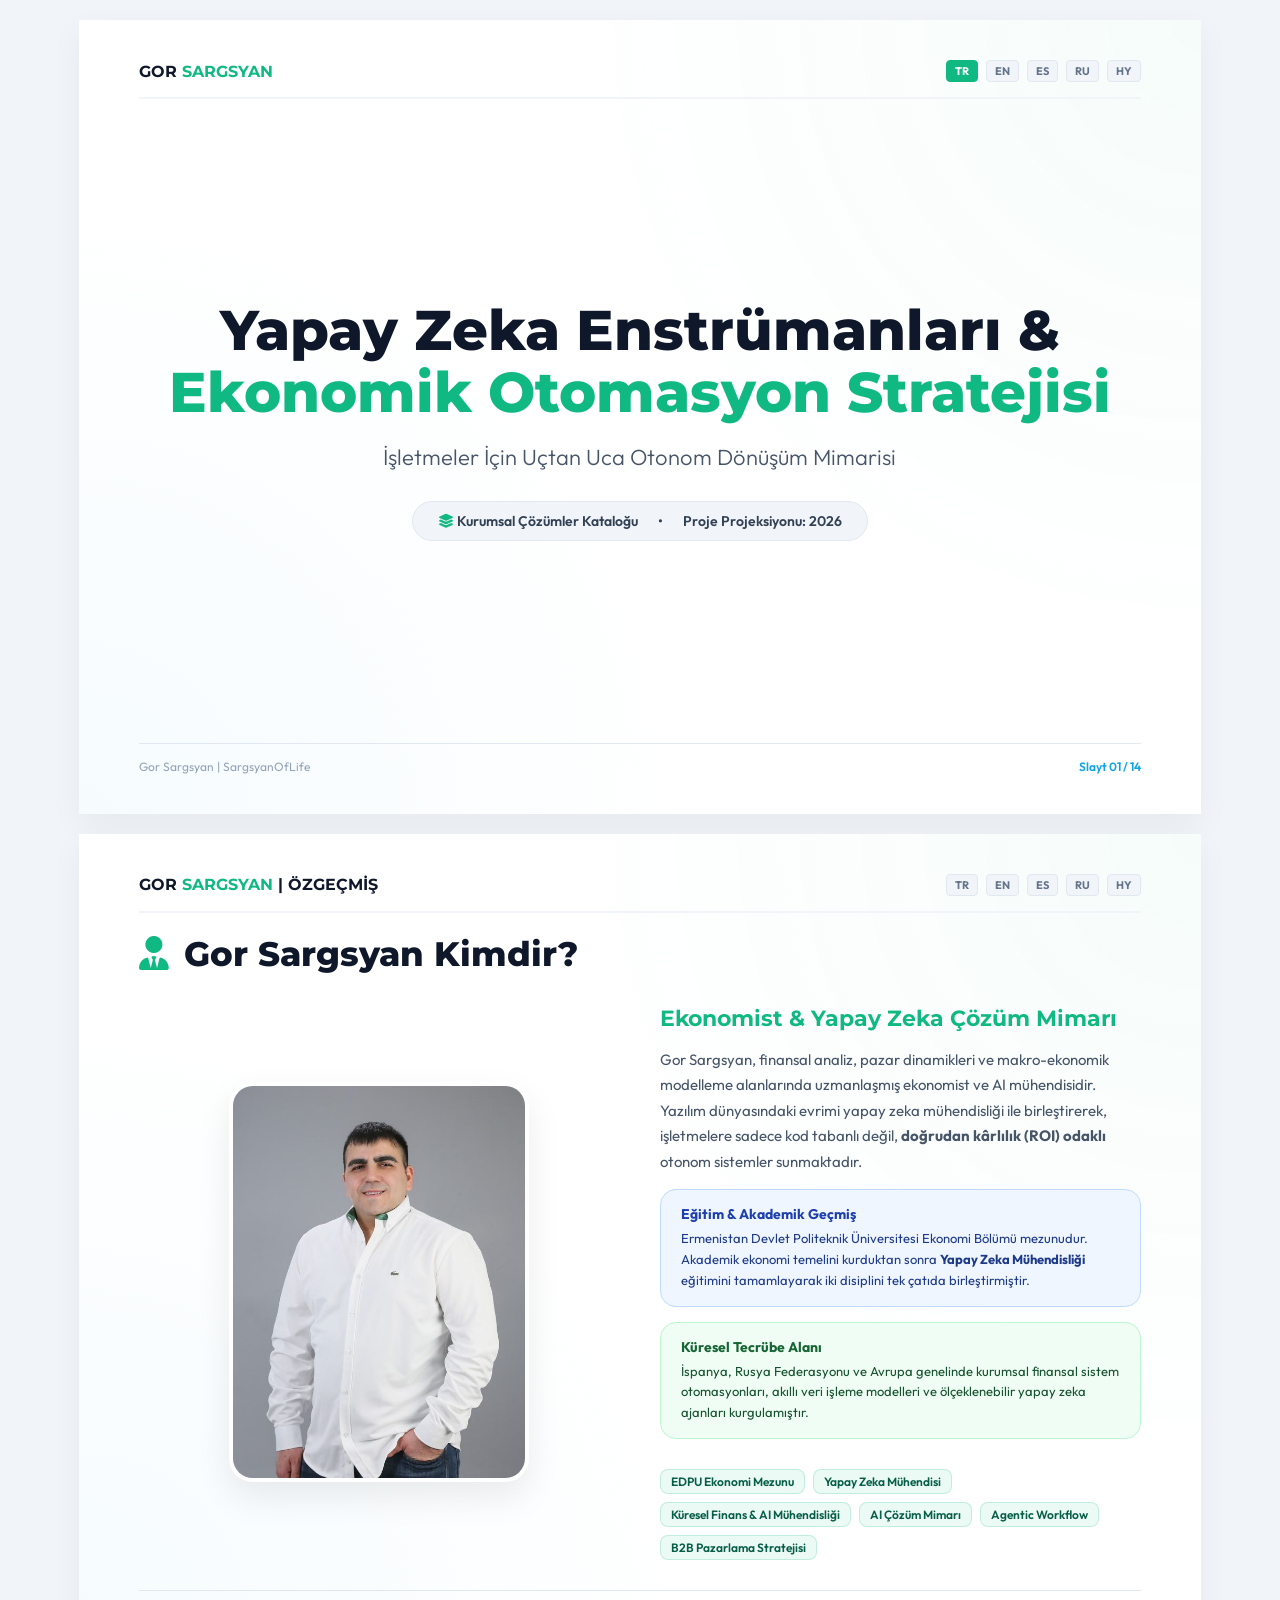
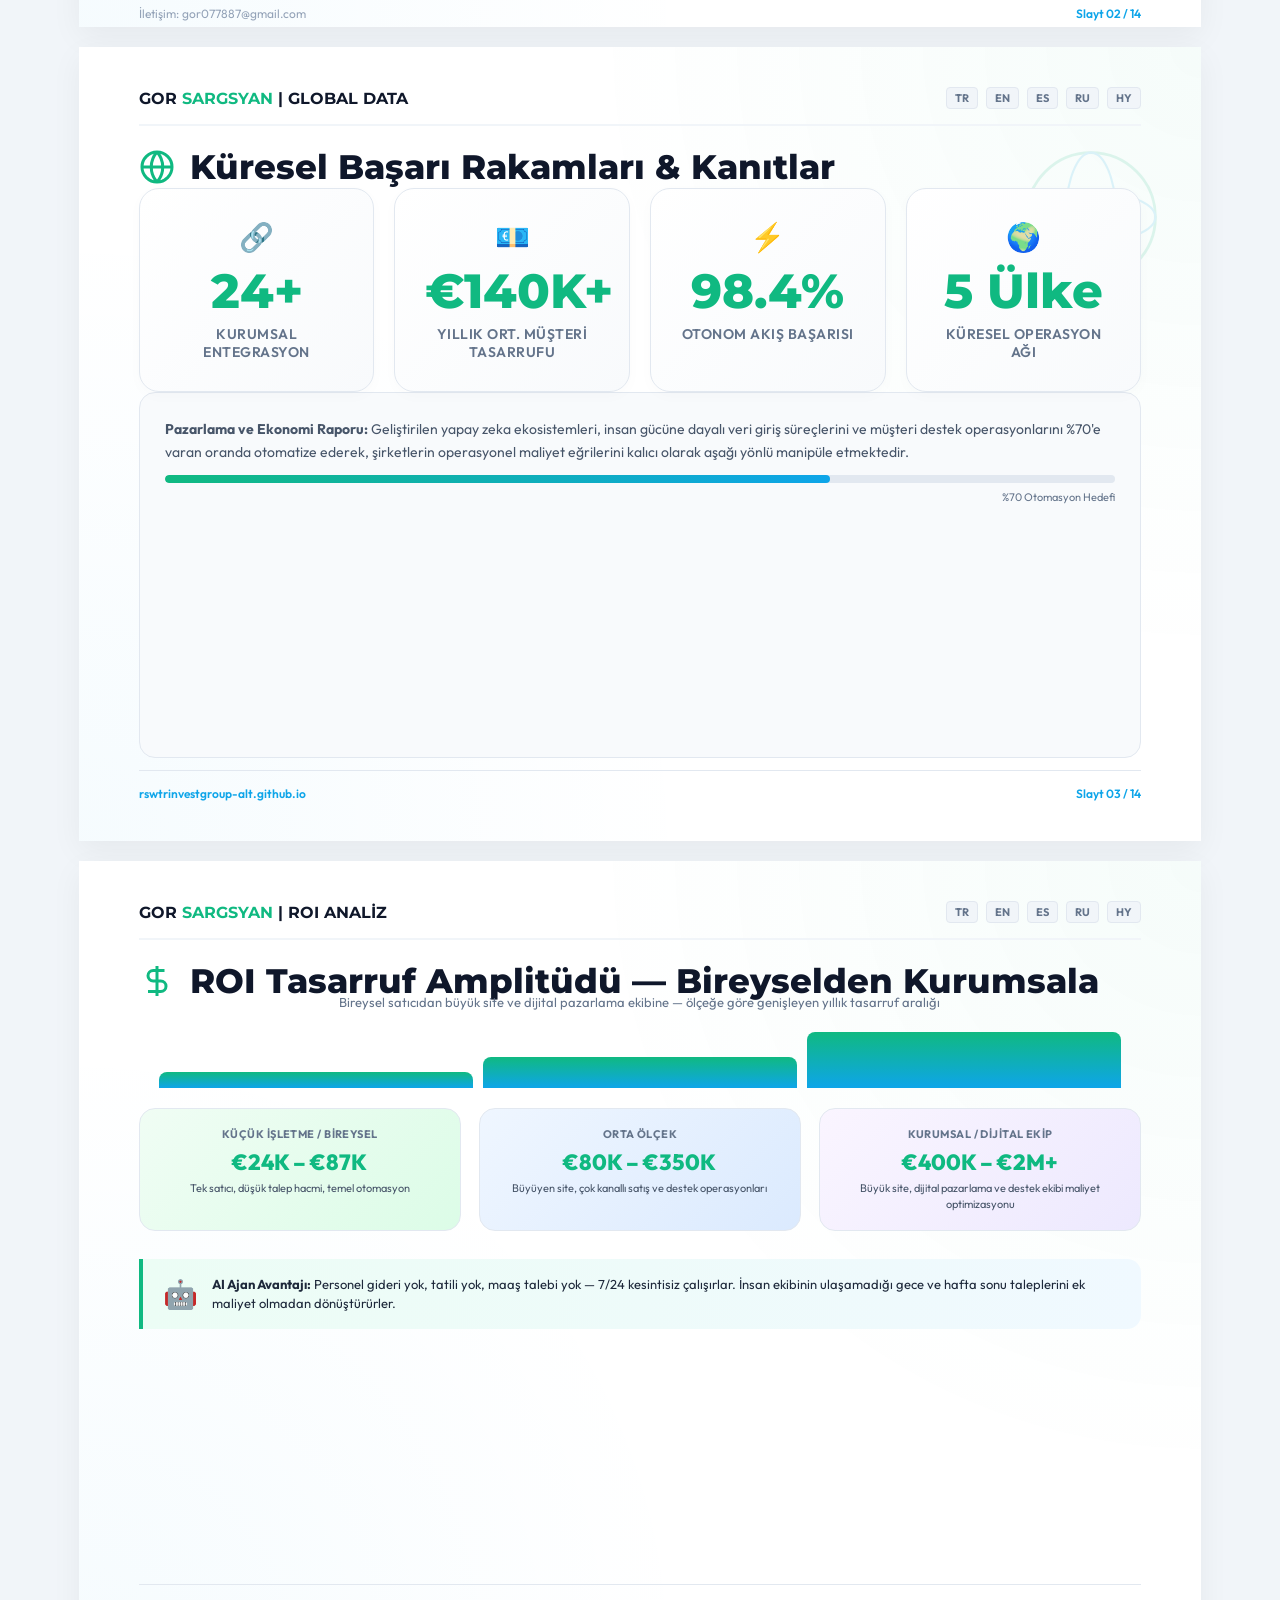
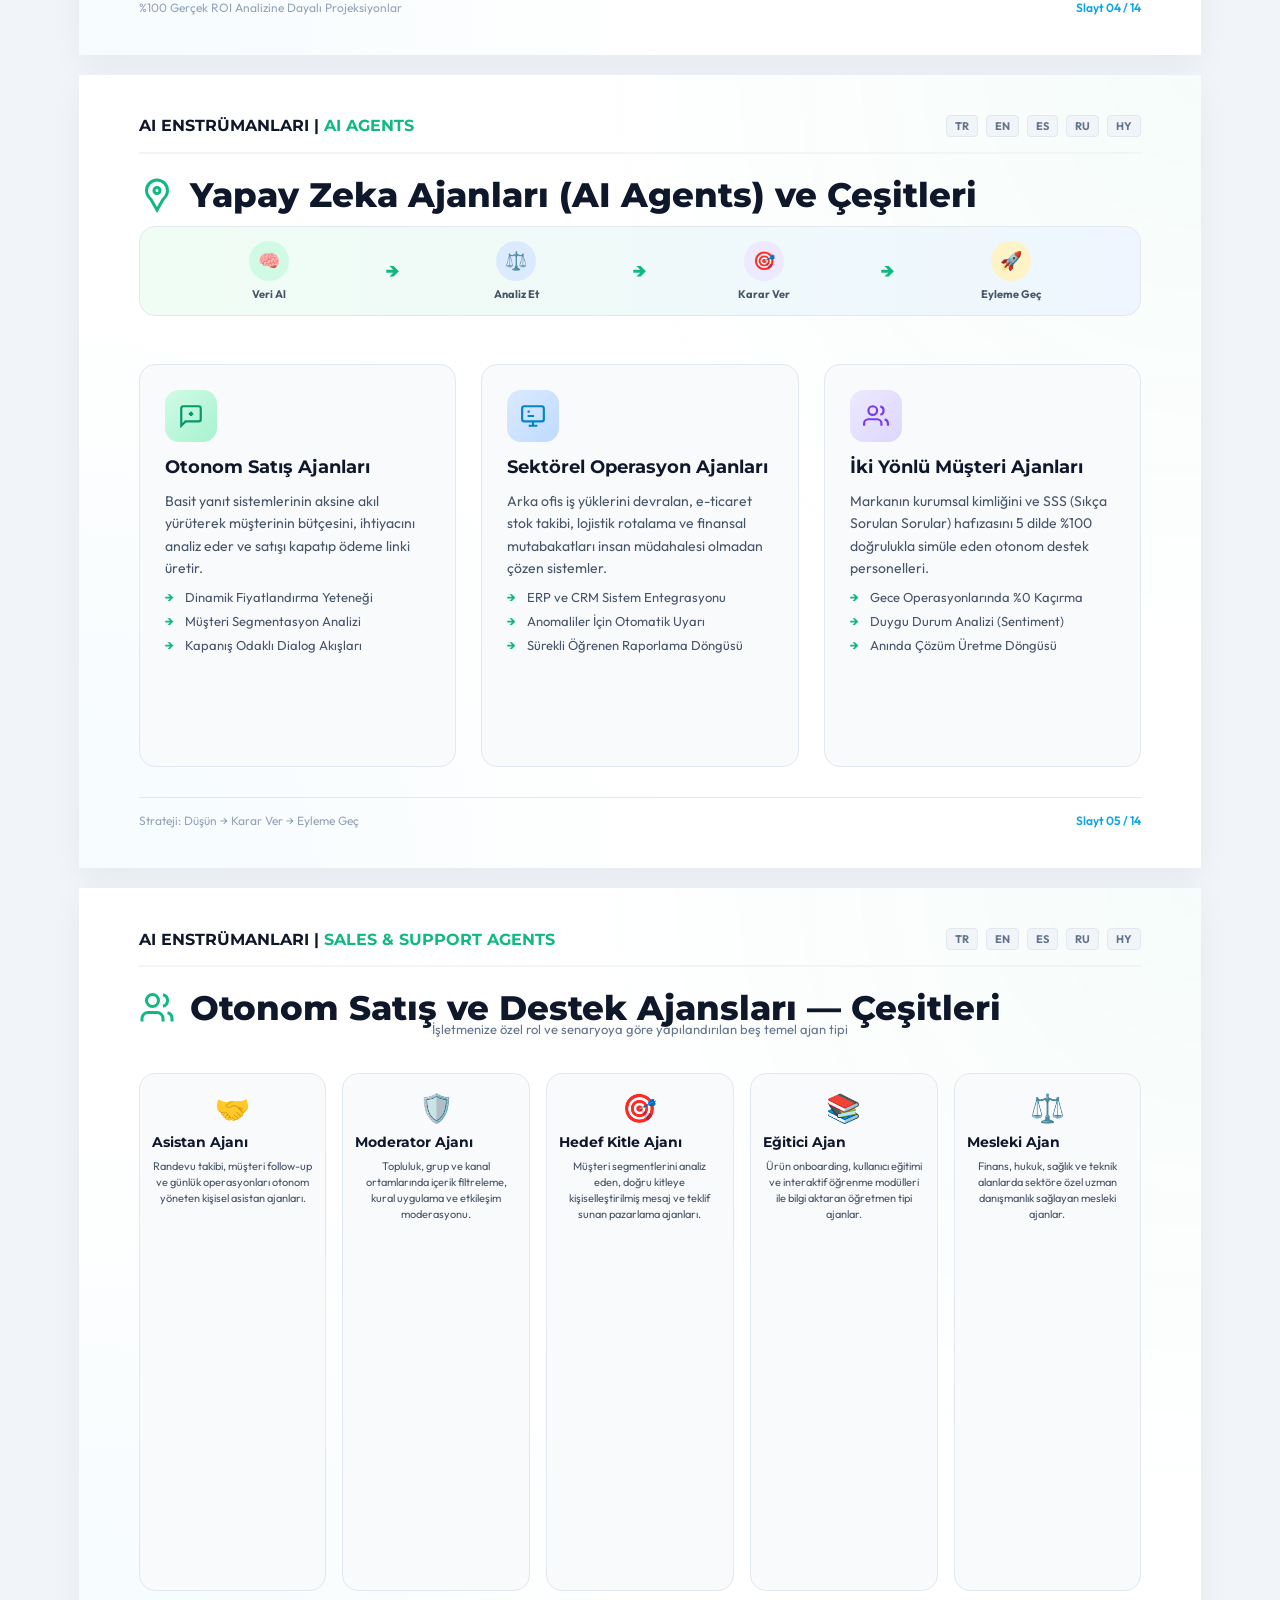
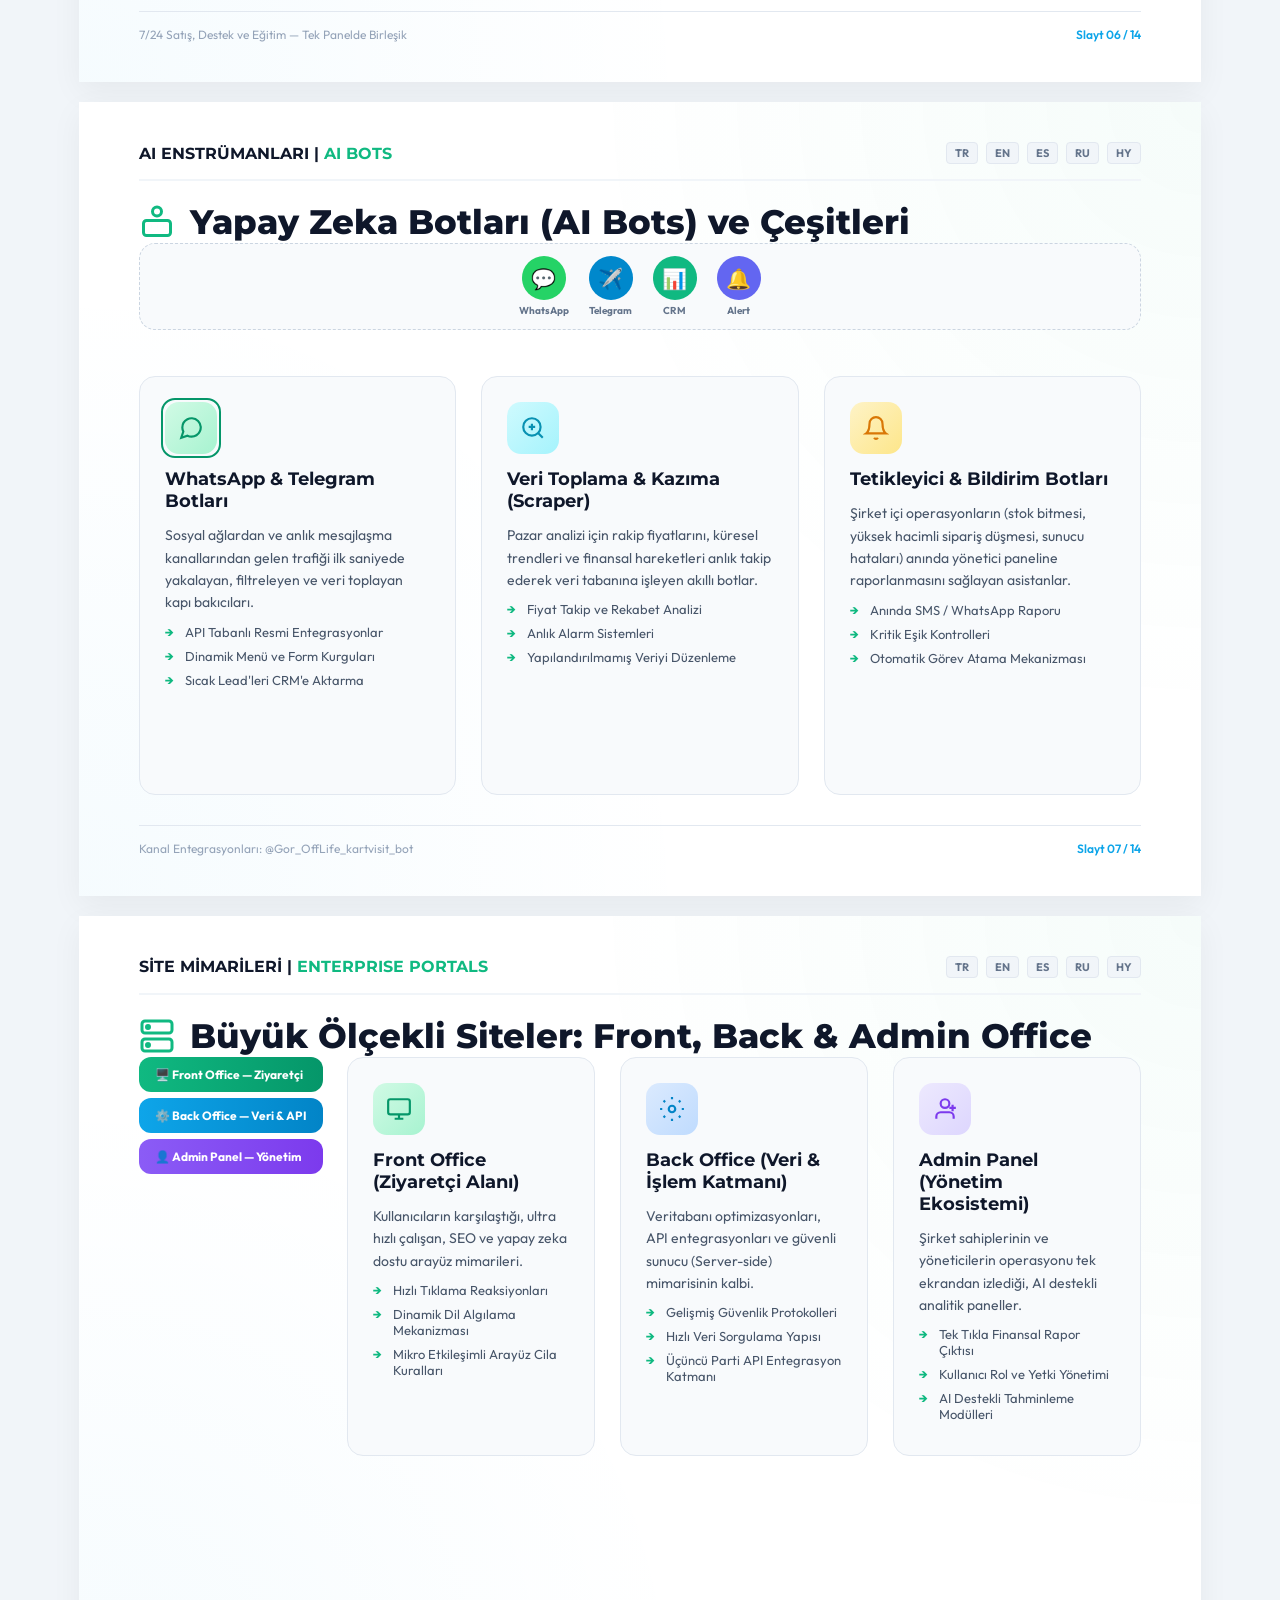
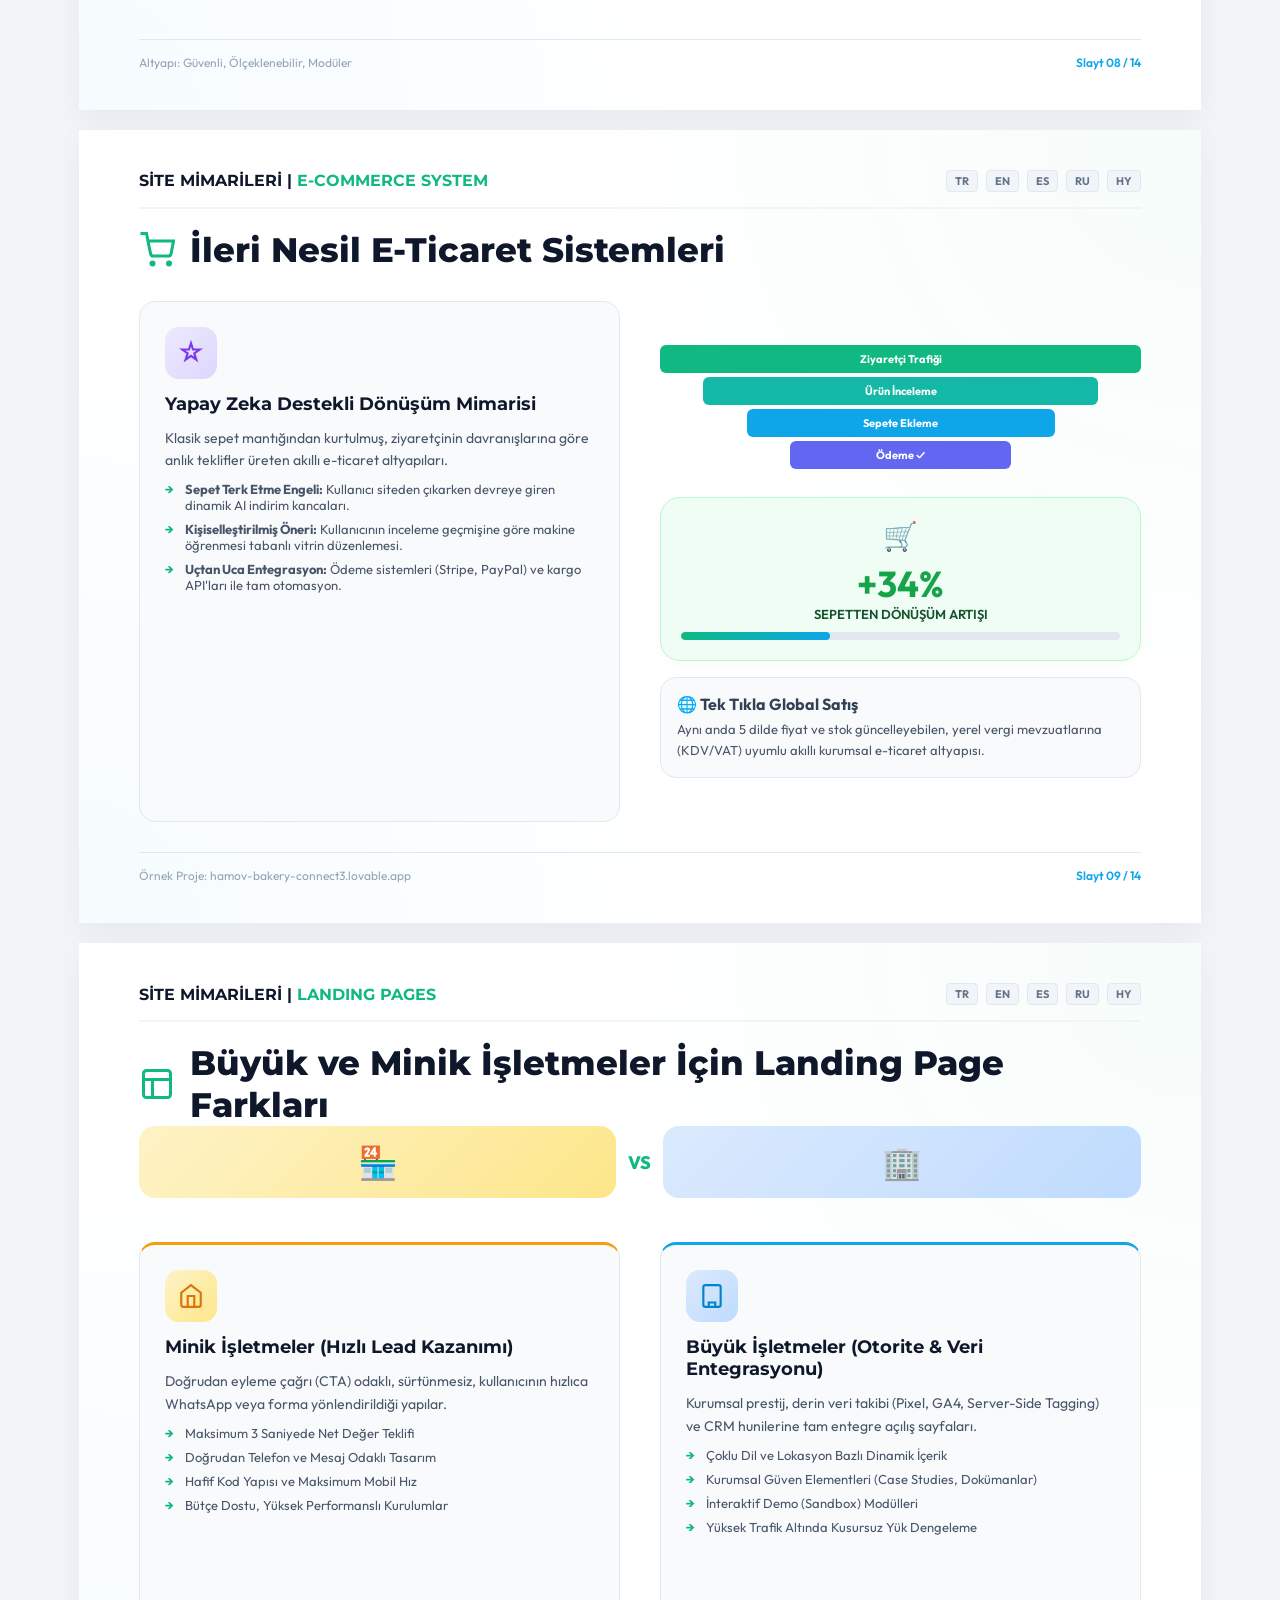
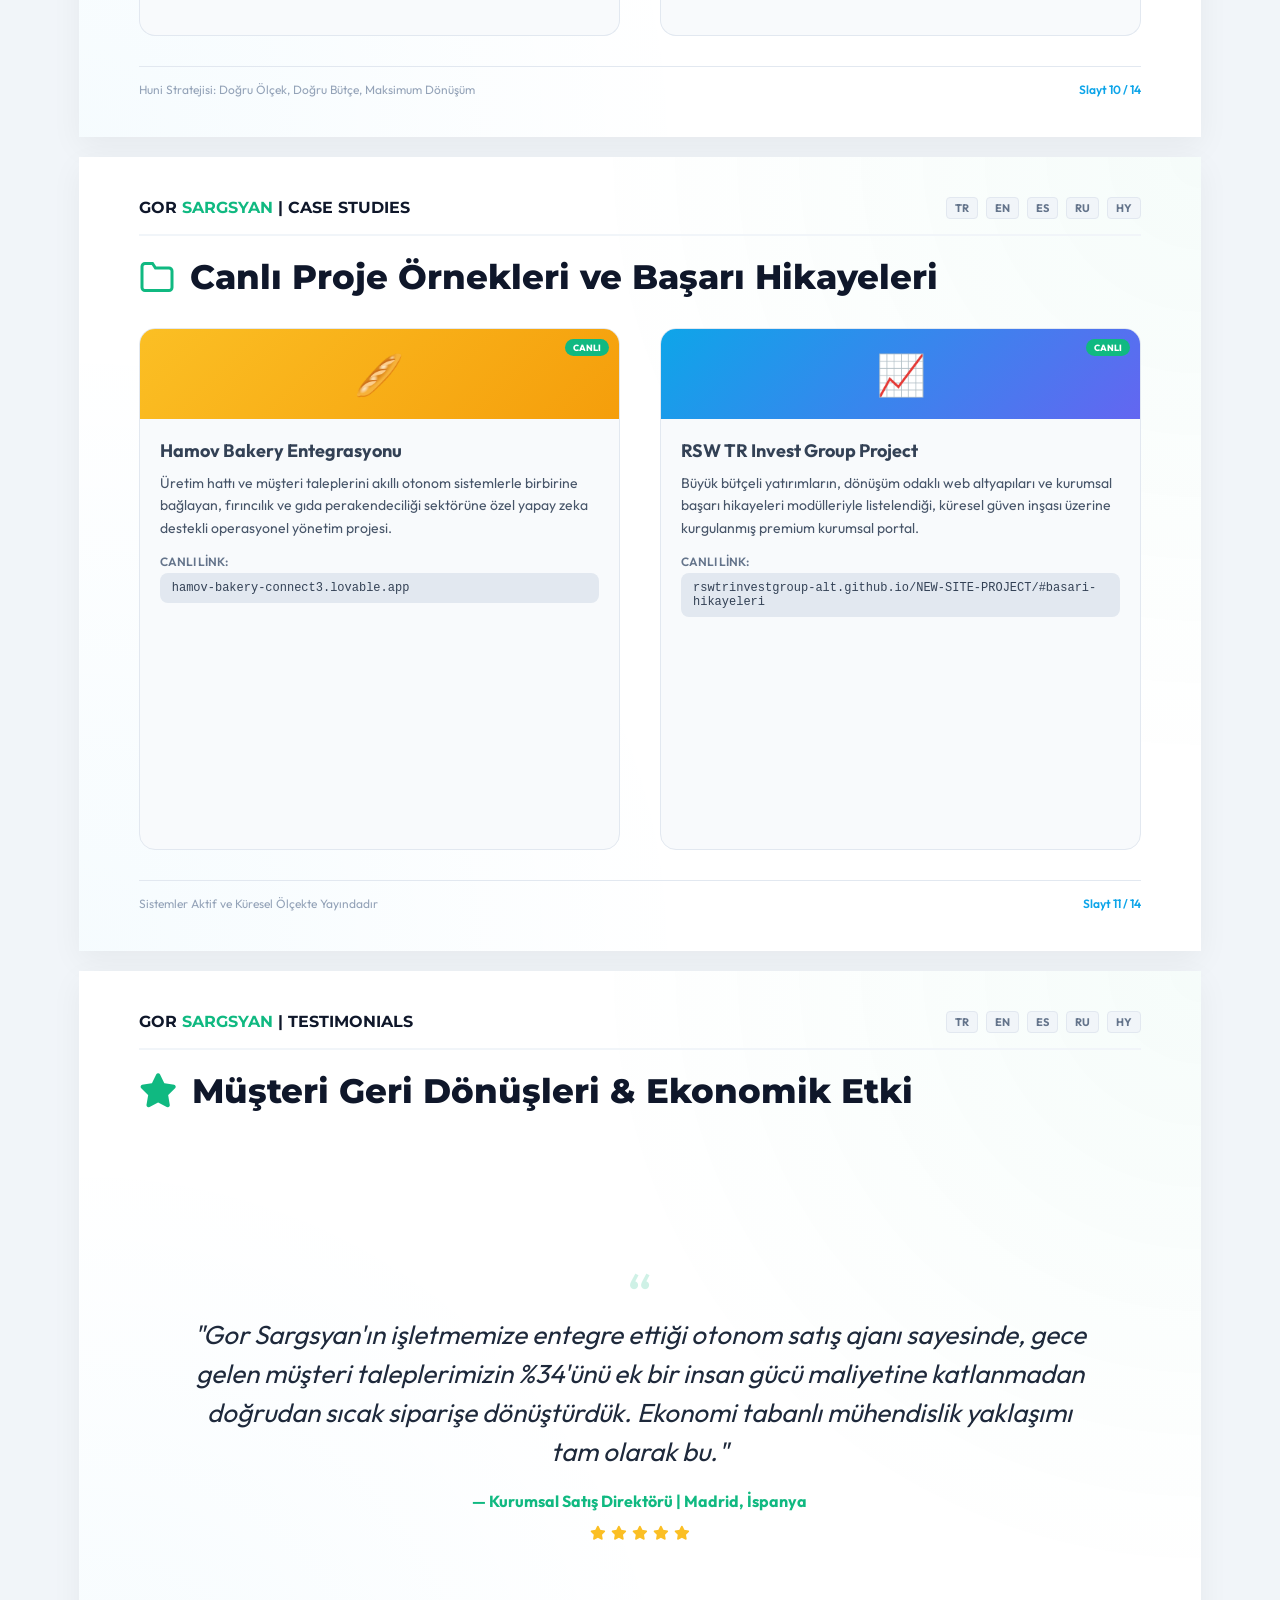
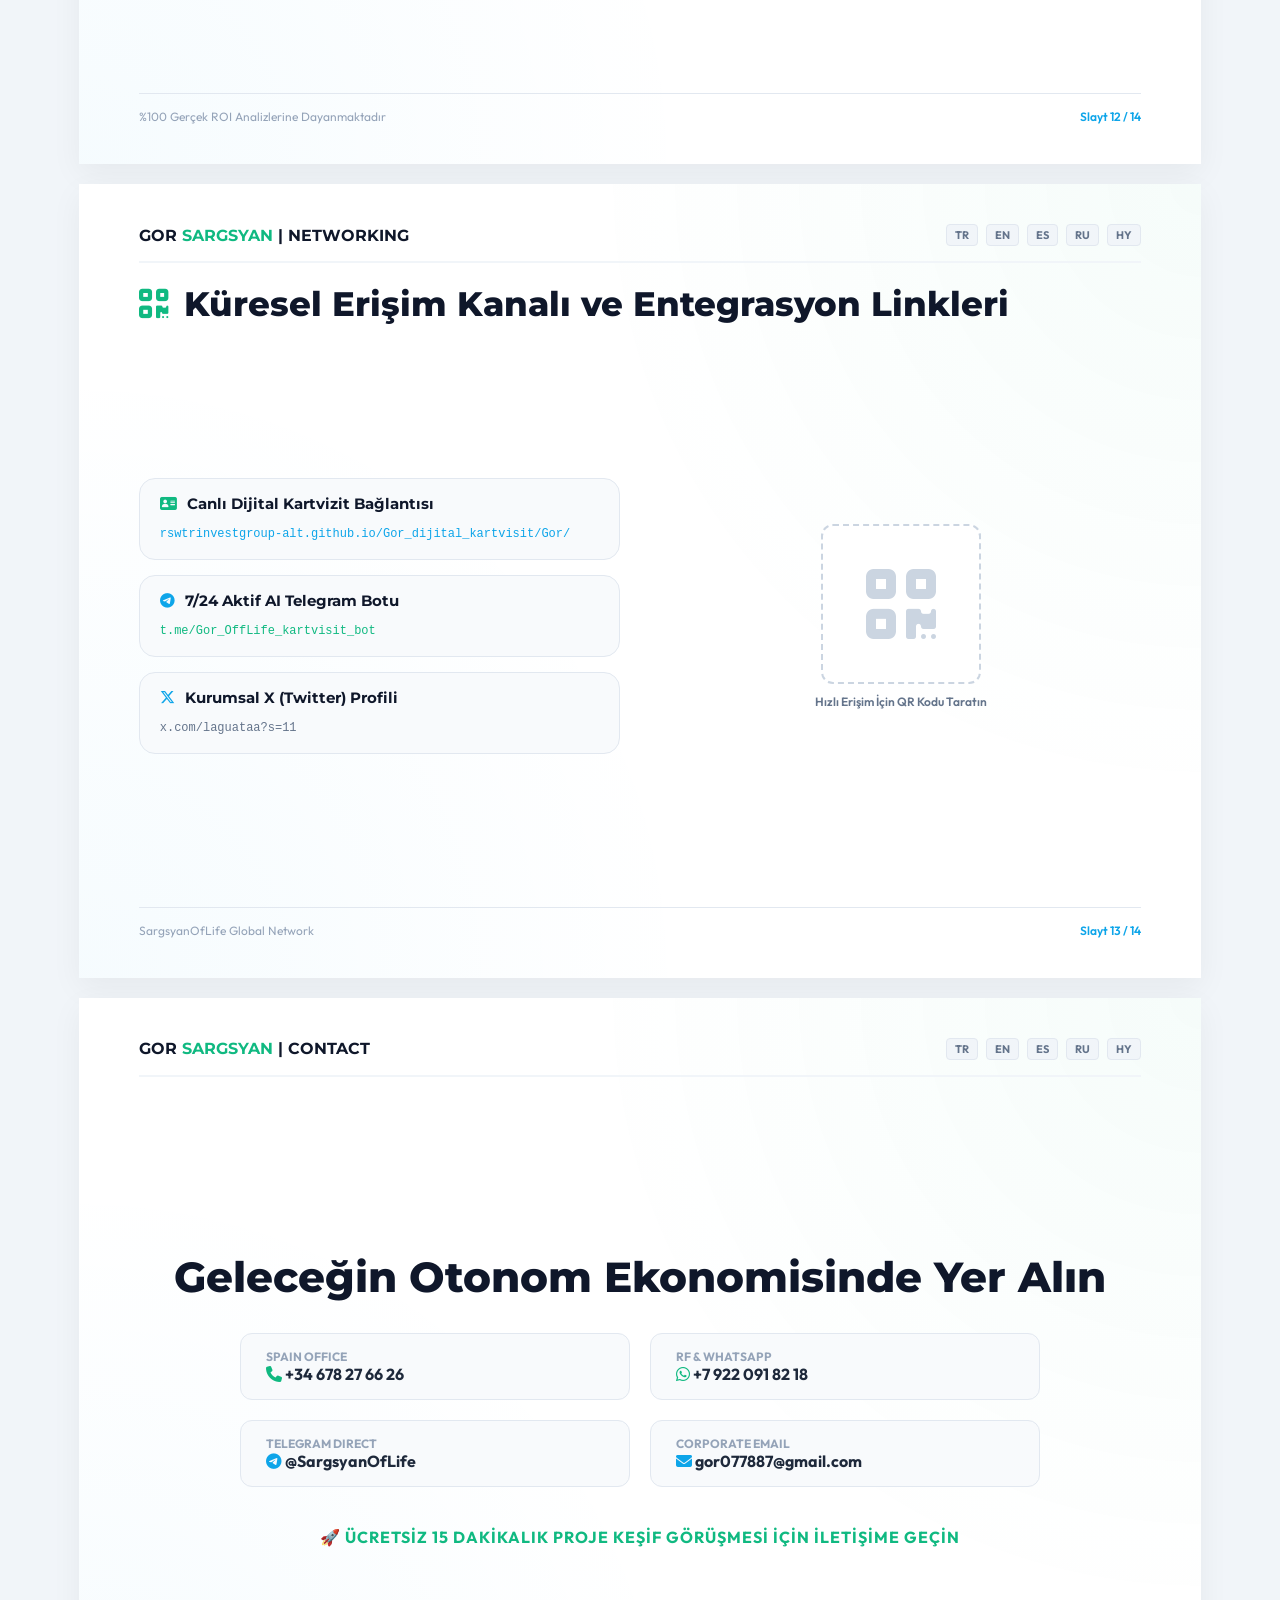
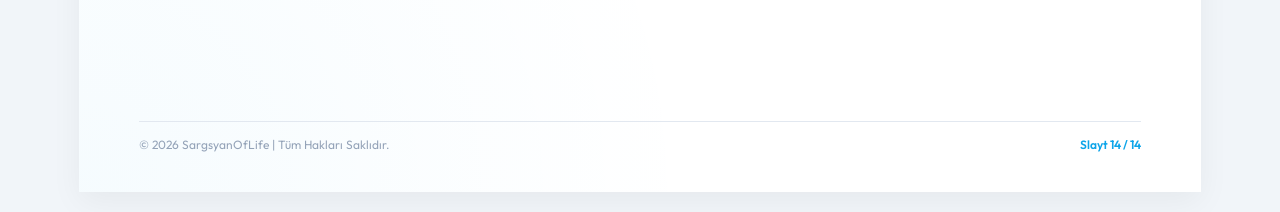
==== commit 05083f55: "Sunum dosyalarinda 15 yillik tecrube ifadelerini kaldir, basligi guncelle Co-authored-by: Cursor <cu" ====
--- a/sunum.html
+++ b/sunum.html
@@ -218,7 +218,7 @@
                 Yapay Zeka Enstrümanları & <br><span style="color: #10b981;">Ekonomik Otomasyon Stratejisi</span>
             </h1>
             <p style="font-size: 22px; color: #475569; max-width: 800px; margin: 0 auto 30px; font-weight: 300;">
-                15 Yıllık Makro-Ekonomi ve Yapay Zeka Mühendisliği Tecrübesiyle İşletmeler İçin Uçtan Uca Otonom Dönüşüm Mimarisi
+                İşletmeler İçin Uçtan Uca Otonom Dönüşüm Mimarisi
             </p>
             <div style="display: inline-flex; gap: 20px; background: #f1f5f9; padding: 10px 25px; border-radius: 30px; border: 1px solid #e2e8f0; font-weight: 600; font-size: 14px; color: #334155;">
                 <span><i class="fa-solid fa-layer-group" style="color: #10b981;"></i> Kurumsal Çözümler Kataloğu</span>
@@ -245,7 +245,7 @@
             <div style="display: flex; flex-direction: column; justify-content: center; gap: 15px;">
                 <h3 style="font-size: 22px; color: #10b981; font-weight: 700;">Ekonomist & Yapay Zeka Çözüm Mimarı</h3>
                 <p style="font-size: 15px; color: #475569; line-height: 1.7;">
-                    Gor Sargsyan, 15 yılı aşkın profesyonel iş geçmişinde finansal analiz, pazar dinamikleri ve makro-ekonomik modelleme alanlarında uzmanlaşmıştır. Yazılım dünyasındaki evrimi yapay zeka mühendisliği ile birleştirerek, işletmelere sadece kod tabanlı değil, <strong>doğrudan kârlılık (ROI) odaklı</strong> otonom sistemler sunmaktadır.
+                    Gor Sargsyan, finansal analiz, pazar dinamikleri ve makro-ekonomik modelleme alanlarında uzmanlaşmış ekonomist ve AI mühendisidir. Yazılım dünyasındaki evrimi yapay zeka mühendisliği ile birleştirerek, işletmelere sadece kod tabanlı değil, <strong>doğrudan kârlılık (ROI) odaklı</strong> otonom sistemler sunmaktadır.
                 </p>
                 <div class="card" style="padding: 15px 20px; background: #eff6ff; border-color: #bfdbfe;">
                     <h4 style="font-weight: 700; color: #1e40af; font-size: 14px; margin-bottom: 5px;">Eğitim & Akademik Geçmiş</h4>
@@ -258,7 +258,7 @@
                 <div class="badge-container">
                     <span class="badge">EDPU Ekonomi Mezunu</span>
                     <span class="badge">Yapay Zeka Mühendisi</span>
-                    <span class="badge">15 Yıl Finans Deneyimi</span>
+                    <span class="badge">Küresel Finans & AI Mühendisliği</span>
                     <span class="badge">AI Çözüm Mimarı</span>
                     <span class="badge">Agentic Workflow</span>
                     <span class="badge">B2B Pazarlama Stratejisi</span>
